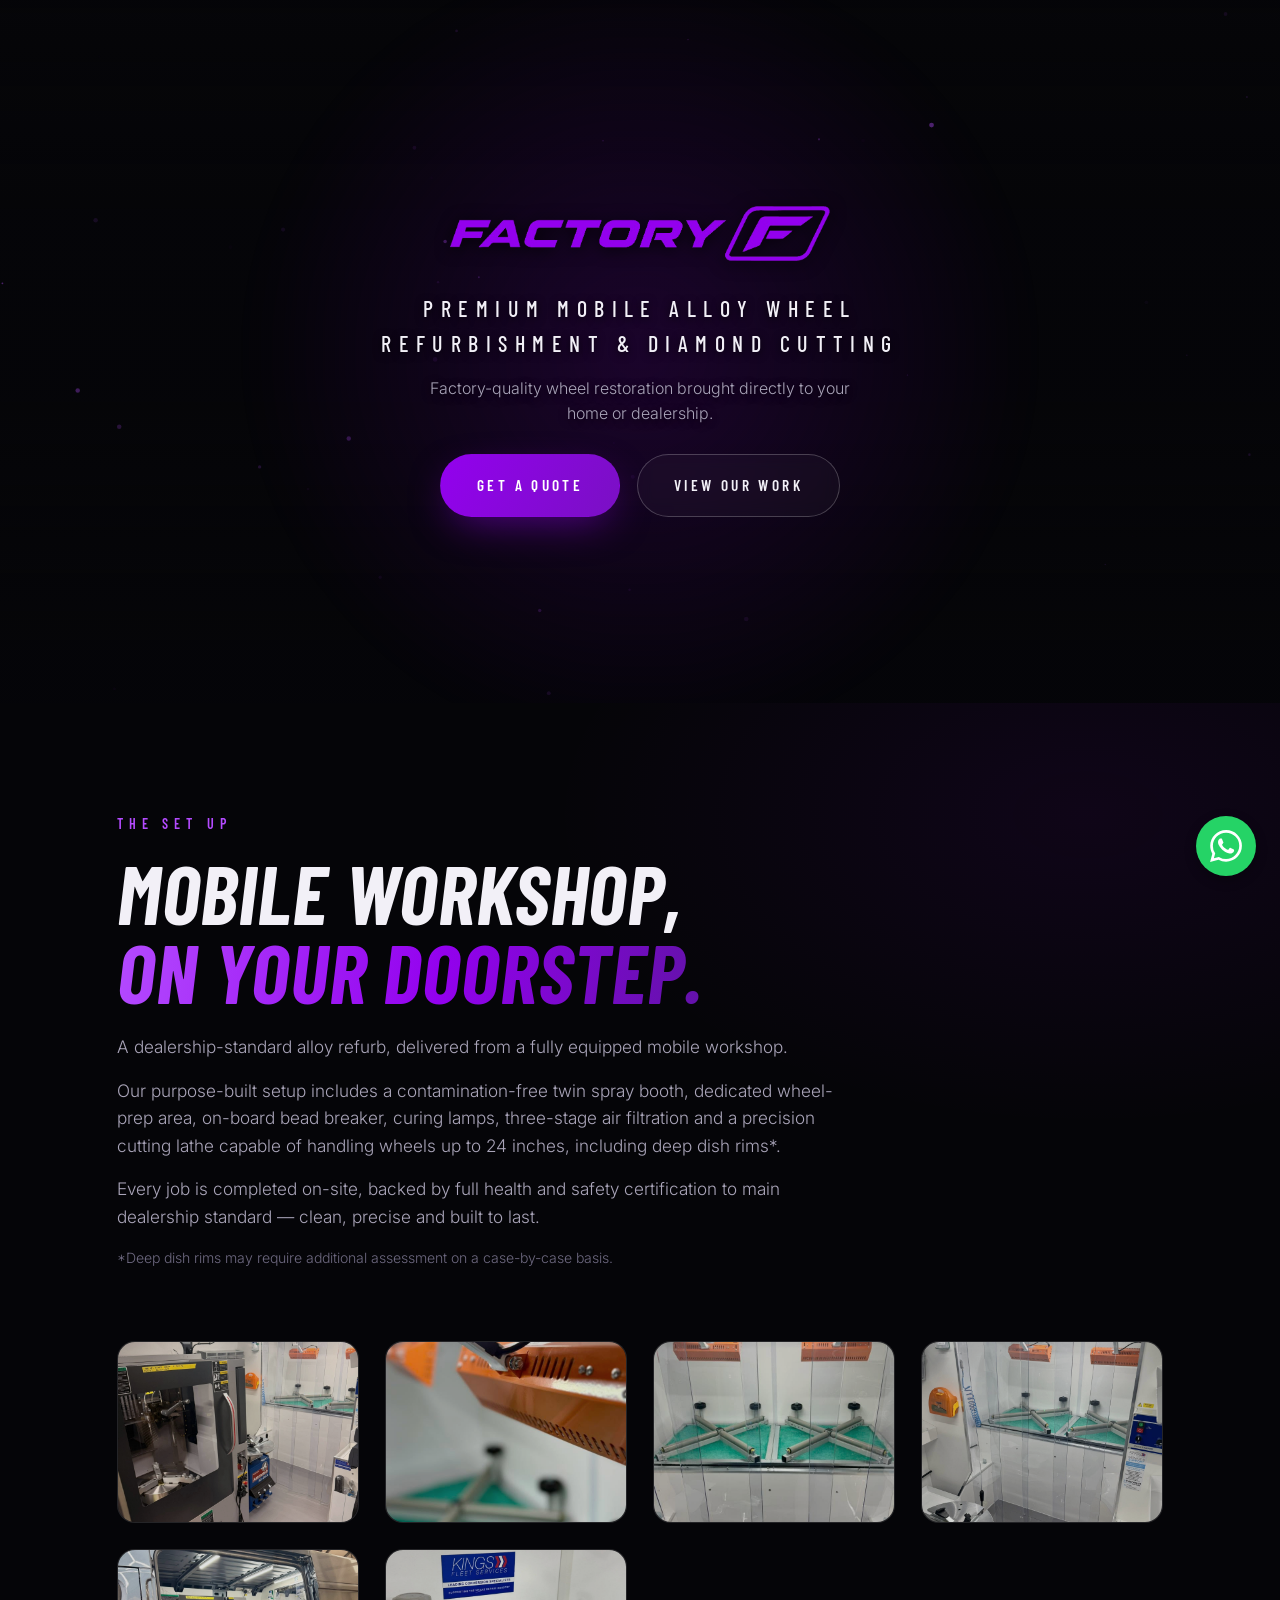
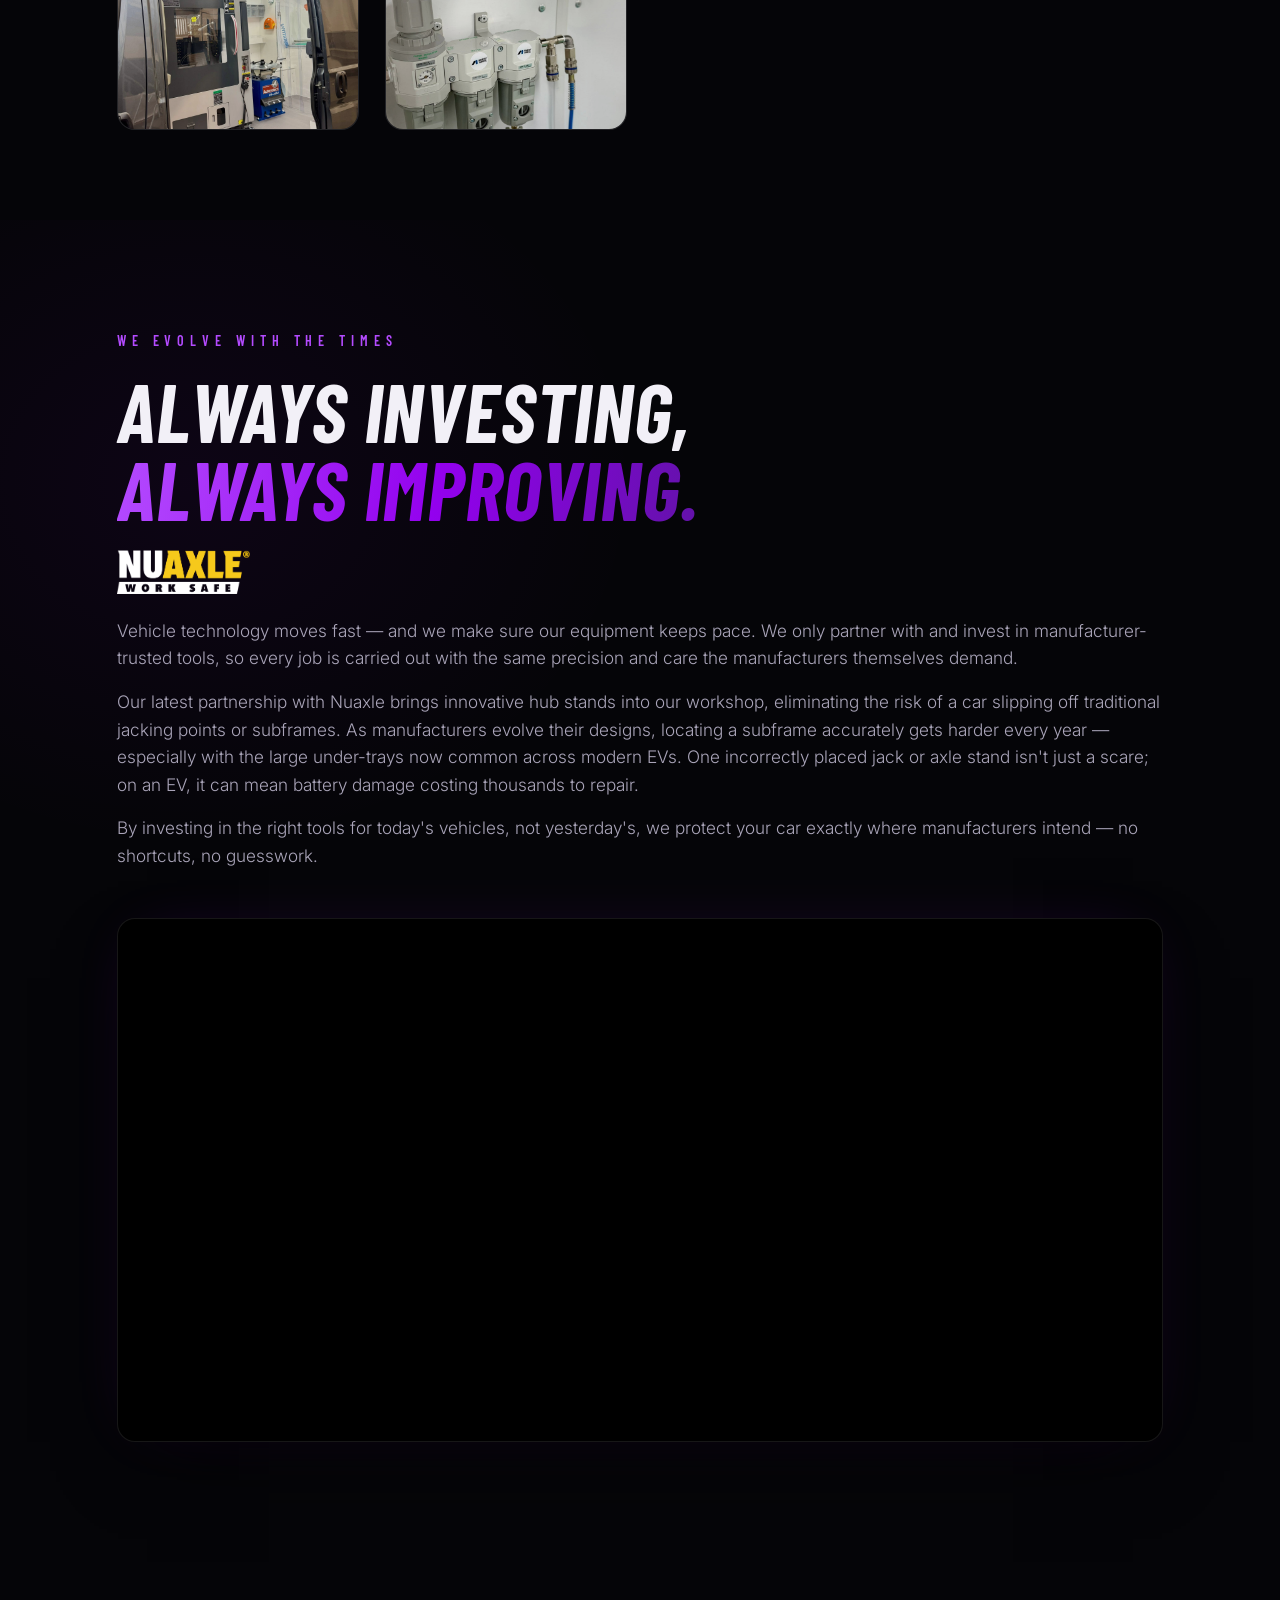
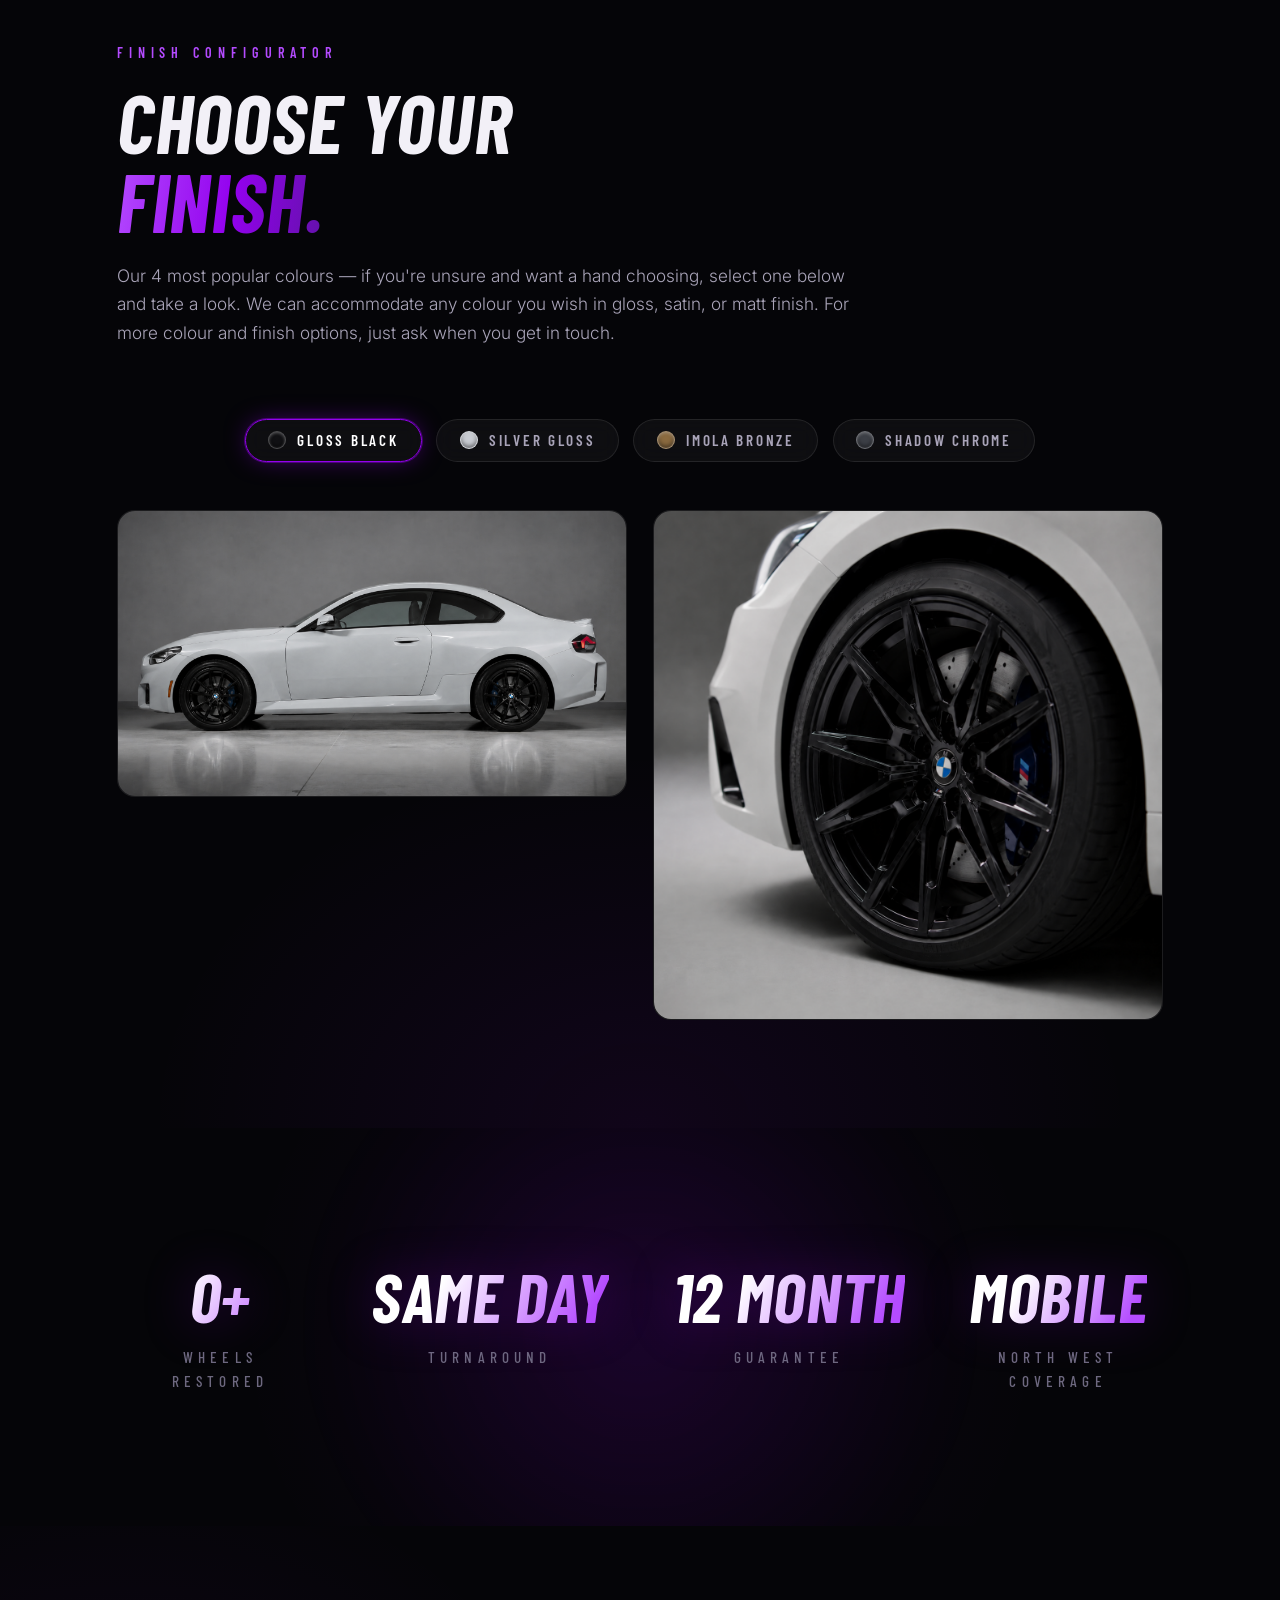
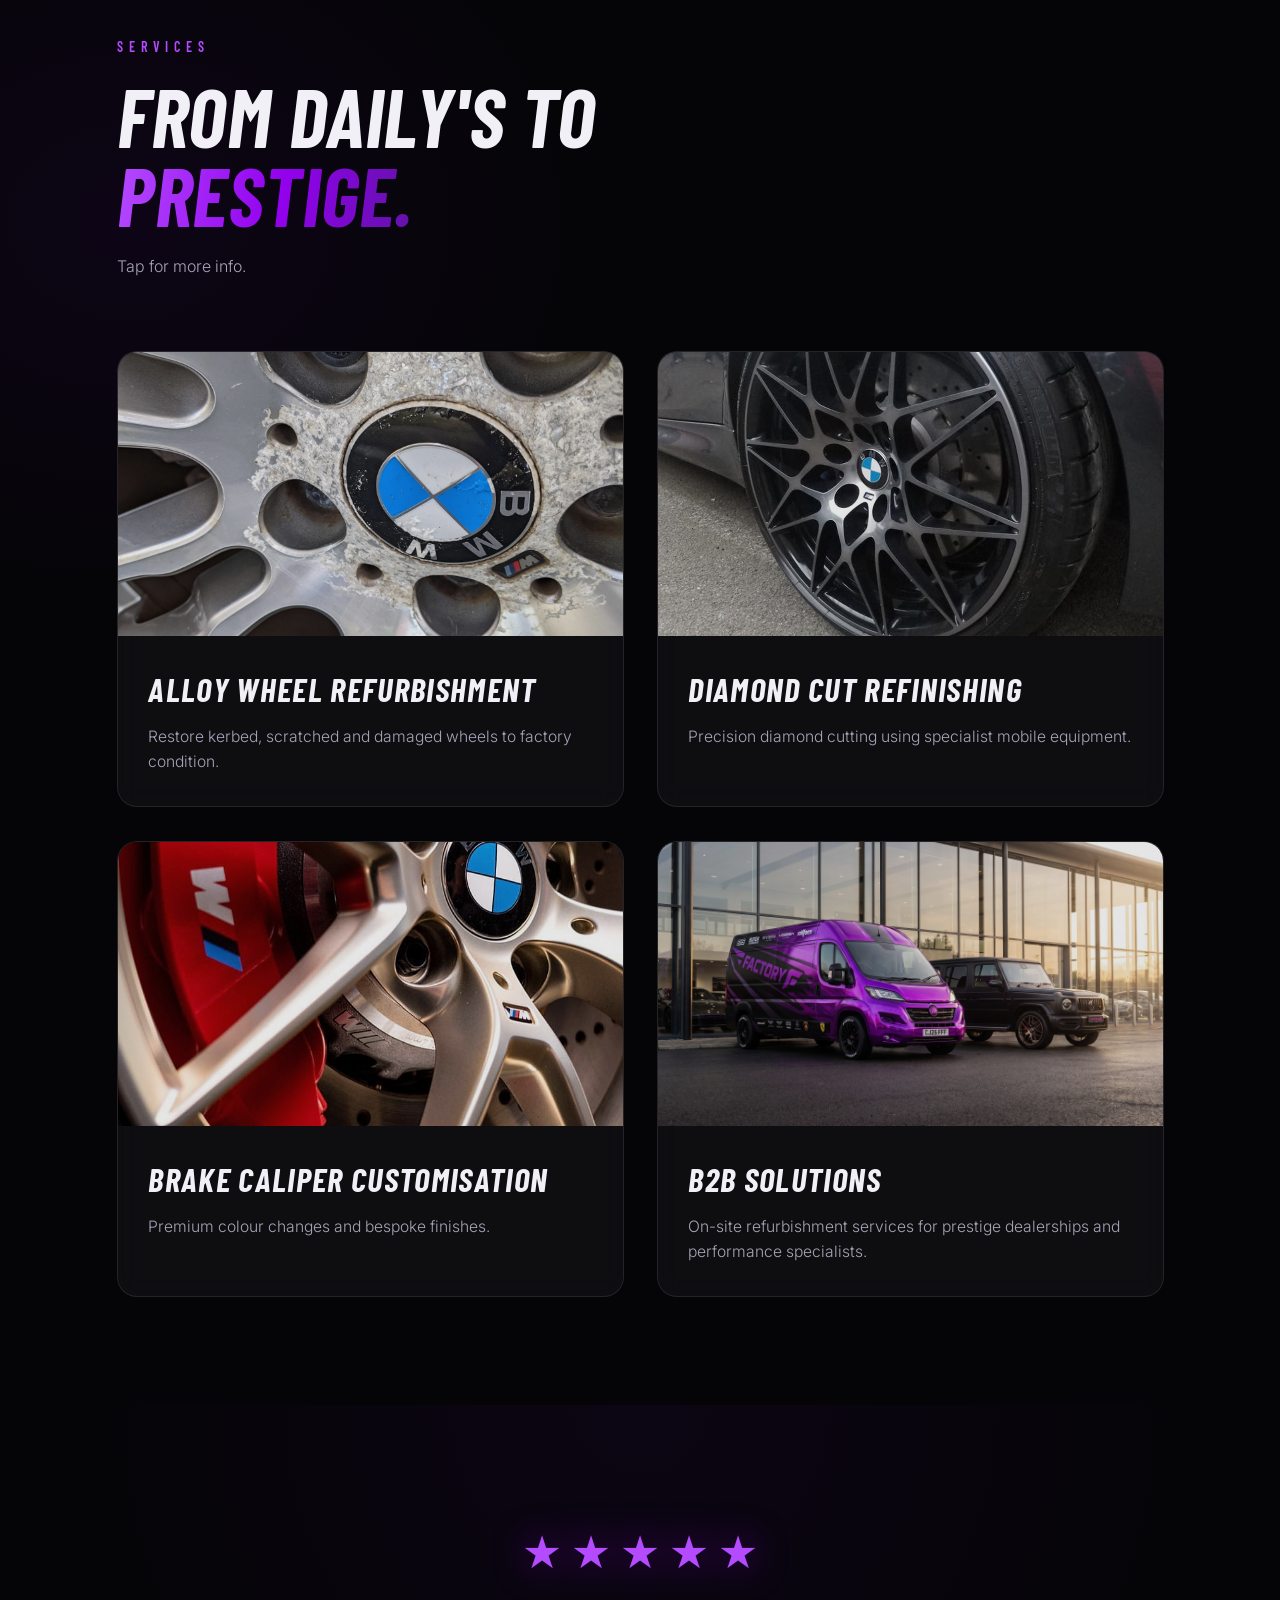
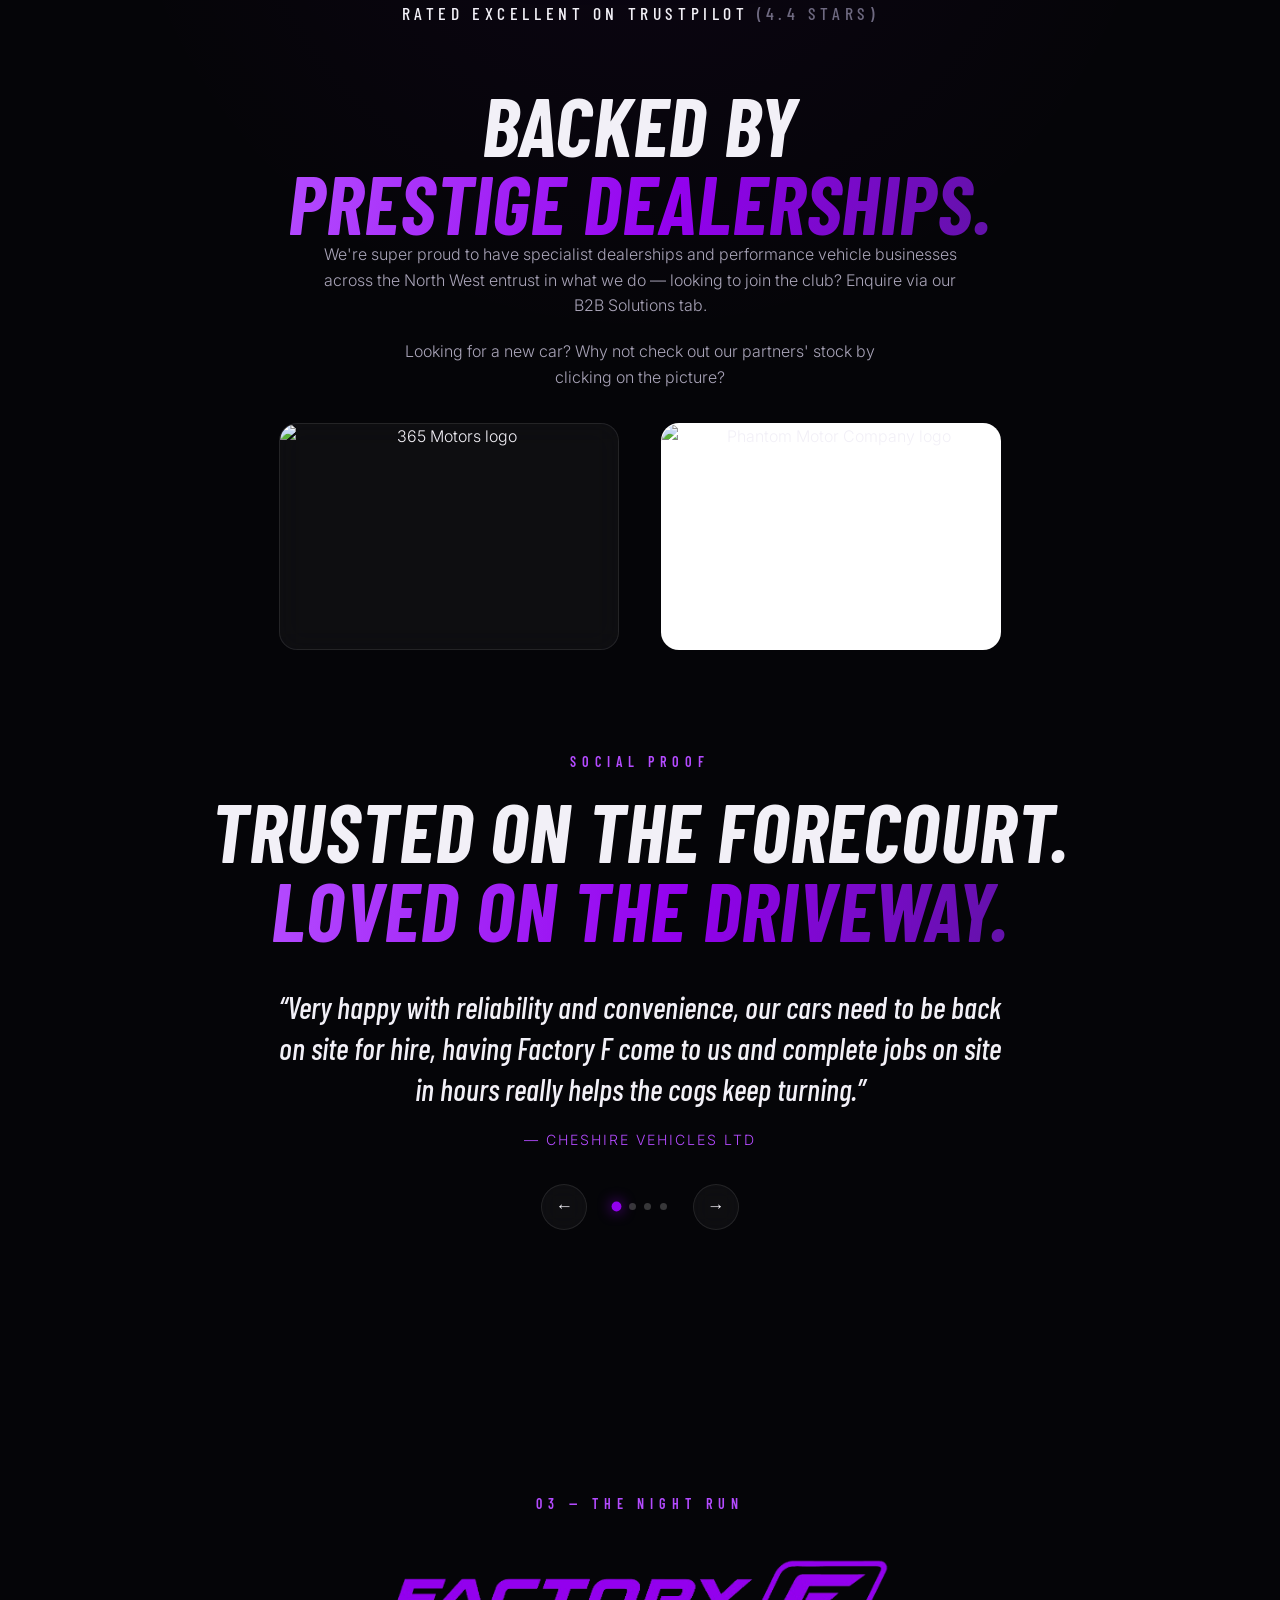
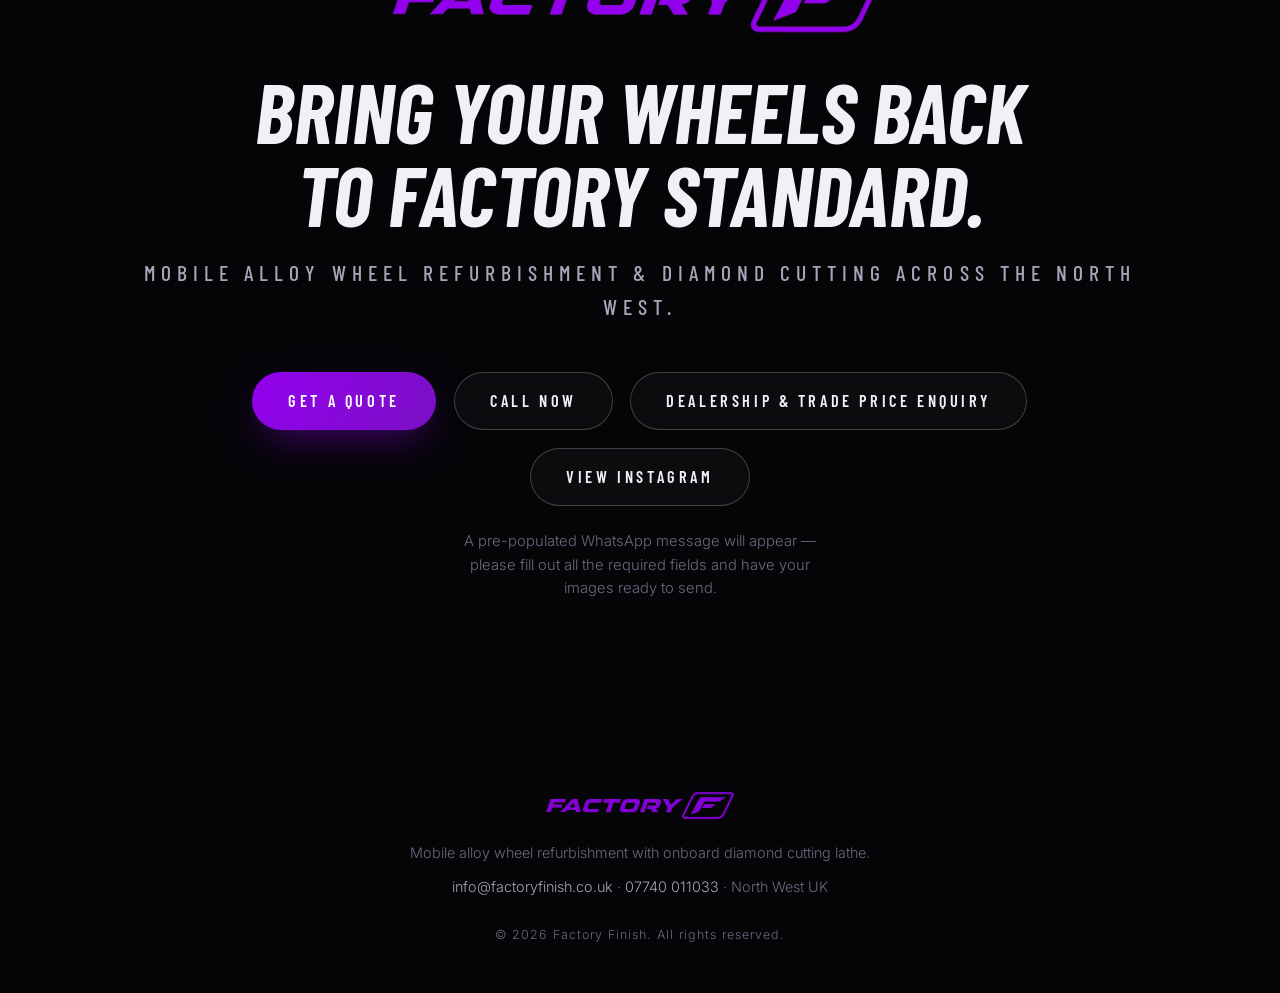
==== index.html @ 1ee378bd "Factory F site - initial commit" ====
<!DOCTYPE html>
<html lang="en-GB">
<head>
<meta charset="UTF-8">
<meta name="viewport" content="width=device-width, initial-scale=1.0, viewport-fit=cover">
<title>Factory Finish — Premium Mobile Alloy Wheel Refurbishment &amp; Diamond Cutting</title>
<meta name="description" content="Factory-quality alloy wheel restoration and diamond cutting brought directly to your home or dealership across the North West UK.">
<meta name="theme-color" content="#050508">
<link rel="icon" type="image/png" href="assets/brand/f-badge.png">
<link rel="preload" as="image" href="assets/brand/factory-finish-logo.jpg">
<link rel="preconnect" href="https://fonts.googleapis.com">
<link rel="preconnect" href="https://fonts.gstatic.com" crossorigin>
<link href="https://fonts.googleapis.com/css2?family=Barlow+Condensed:ital,wght@0,500;0,600;0,700;1,600;1,700&family=Inter:wght@300;400;500;600&display=swap" rel="stylesheet">
<link rel="stylesheet" href="css/style.css?v=13">
</head>
<body>

<!-- ══════════════ LOADER ══════════════ -->
<div class="loader" id="loader" aria-hidden="true">
  <div class="loader__inner">
    <img class="loader__logo" src="assets/brand/factory-finish-logo.jpg" alt="Factory Finish">
    <div class="loader__bar"><span class="loader__bar-fill" id="loaderFill"></span></div>
    <div class="loader__pct" id="loaderPct">0%</div>
  </div>
  <div class="loader__curtain loader__curtain--l"></div>
  <div class="loader__curtain loader__curtain--r"></div>
</div>

<!-- ══════════════ NAV ══════════════ -->
<header class="nav nav--hero-fade" id="nav">
  <a class="nav__logo" href="#top" aria-label="Factory Finish home">
    <img src="assets/brand/factory-finish-logo.jpg" alt="Factory Finish">
  </a>
  <nav class="nav__links" aria-label="Primary">
    <a href="#process">Process</a>
    <a href="#services">Services</a>
    <a href="#configurator">Finishes</a>
    <a href="#trust">Partners</a>
    <a href="#contact">Contact</a>
  </nav>
  <a class="btn btn--nav" href="quote.html">Get a Quote</a>
  <button class="nav__burger" id="burger" aria-label="Open menu" aria-expanded="false">
    <span></span><span></span><span></span>
  </button>
</header>

<!-- Mobile menu -->
<div class="mmenu" id="mmenu" aria-hidden="true">
  <img class="mmenu__logo" src="assets/brand/factory-finish-logo.jpg" alt="Factory Finish">
  <nav class="mmenu__links">
    <a href="#process">Process</a>
    <a href="#services">Services</a>
    <a href="#configurator">Finishes</a>
    <a href="#trust">Partners</a>
    <a href="#contact">Contact</a>
  </nav>
  <a class="btn btn--solid" href="quote.html">Get a Quote</a>
</div>

<main id="smooth-content">

<!-- ══════════════ 1 · HERO ══════════════ -->
<section class="hero" id="top">
  <video autoplay muted loop playsinline class="hero-video">
    <source src="assets/gallery/0705 (1).mp4" type="video/mp4">
  </video>
  <div class="hero__vignette"></div>
  <div class="hero__glow"></div>
  <canvas class="hero__particles" id="particles"></canvas>

  <div class="hero__content">
    <div class="hero__copy">
      <h1 class="hero__brand"><img class="hero__logo" src="assets/brand/factory-finish-logo.jpg" alt="Factory Finish"></h1>
      <p class="hero__sub">Premium Mobile Alloy Wheel Refurbishment &amp; Diamond Cutting</p>
      <p class="hero__support">Factory-quality wheel restoration brought directly to your home or dealership.</p>
    </div>
    <div class="hero__ctas">
      <a class="btn btn--solid" href="quote.html">Get a Quote</a>
      <a class="btn btn--ghost" href="gallery.html">View Our Work</a>
    </div>
  </div>
</section>

<!-- ══════════════ 2 · THE SET UP ══════════════ -->
<section class="setup" id="process">
  <div class="section-inner">
  <header class="section-head">
    <span class="eyebrow reveal">The Set Up</span>
    <h2 class="section-title reveal">Mobile workshop,<br><em>on your doorstep.</em></h2>
    <div class="setup__intro reveal">
      <p>A dealership-standard alloy refurb, delivered from a fully equipped mobile workshop.</p>
      <p>Our purpose-built setup includes a contamination-free twin spray booth, dedicated wheel-prep area, on-board bead breaker, curing lamps, three-stage air filtration and a precision cutting lathe capable of handling wheels up to 24 inches, including deep dish rims*.</p>
      <p>Every job is completed on-site, backed by full health and safety certification to main dealership standard — clean, precise and built to last.</p>
      <p class="setup__note">*Deep dish rims may require additional assessment on a case-by-case basis.</p>
    </div>
  </header>

  <div class="setup__grid" id="setupGrid">
    <button type="button" class="setup__item reveal" data-full="assets/van-setup/fl3.jpg" aria-label="View set up image 1">
      <img src="assets/van-setup/fl3.jpg" alt="Factory Finish mobile workshop set up 1" loading="lazy">
    </button>
    <button type="button" class="setup__item reveal" data-full="assets/van-setup/kf1.jpg" aria-label="View set up image 2">
      <img src="assets/van-setup/kf1.jpg" alt="Factory Finish mobile workshop set up 2" loading="lazy">
    </button>
    <button type="button" class="setup__item reveal" data-full="assets/van-setup/kf2.jpg" aria-label="View set up image 3">
      <img src="assets/van-setup/kf2.jpg" alt="Factory Finish mobile workshop set up 3" loading="lazy">
    </button>
    <button type="button" class="setup__item reveal" data-full="assets/van-setup/kf4.jpg" aria-label="View set up image 4">
      <img src="assets/van-setup/kf4.jpg" alt="Factory Finish mobile workshop set up 4" loading="lazy">
    </button>
    <button type="button" class="setup__item reveal" data-full="assets/van-setup/kf6.jpg" aria-label="View set up image 5">
      <img src="assets/van-setup/kf6.jpg" alt="Factory Finish mobile workshop set up 5" loading="lazy">
    </button>
    <button type="button" class="setup__item reveal" data-full="assets/van-setup/kf7.jpg" aria-label="View set up image 6">
      <img src="assets/van-setup/kf7.jpg" alt="Factory Finish mobile workshop set up 6" loading="lazy">
    </button>
  </div>
  </div>
</section>

<!-- ══════════════ 2B · WE EVOLVE WITH THE TIMES ══════════════ -->
<section class="evolve" id="evolve">
  <div class="section-inner">
    <header class="evolve__head">
      <span class="eyebrow reveal">We Evolve With The Times</span>
      <h2 class="section-title reveal">Always investing,<br><em>always improving.</em></h2>
      <img src="assets/nuaxle-logo.png" alt="Nuaxle" class="partner-logo reveal">
      <div class="evolve__intro reveal">
        <p>Vehicle technology moves fast — and we make sure our equipment keeps pace. We only partner with and invest in manufacturer-trusted tools, so every job is carried out with the same precision and care the manufacturers themselves demand.</p>
        <p>Our latest partnership with Nuaxle brings innovative hub stands into our workshop, eliminating the risk of a car slipping off traditional jacking points or subframes. As manufacturers evolve their designs, locating a subframe accurately gets harder every year — especially with the large under-trays now common across modern EVs. One incorrectly placed jack or axle stand isn't just a scare; on an EV, it can mean battery damage costing thousands to repair.</p>
        <p>By investing in the right tools for today's vehicles, not yesterday's, we protect your car exactly where manufacturers intend — no shortcuts, no guesswork.</p>
      </div>
    </header>

    <div class="evolve__media reveal">
      <video autoplay loop muted playsinline class="evolve-video">
        <source src="assets/nuaxle vid.mp4" type="video/mp4">
      </video>
    </div>
  </div>
</section>

<!-- ══════════════ 3 · FINISH CONFIGURATOR ══════════════ -->
<section class="config" id="configurator">
  <div class="section-inner">
  <header class="section-head">
    <span class="eyebrow reveal">Finish Configurator</span>
    <h2 class="section-title reveal">Choose your<br><em>finish.</em></h2>
    <p class="config__intro reveal">Our 4 most popular colours — if you're unsure and want a hand choosing, select one below and take a look. We can accommodate any colour you wish in gloss, satin, or matt finish. For more colour and finish options, just ask when you get in touch.</p>
  </header>

  <div class="configurator reveal">
    <div class="configurator__swatches" role="tablist" aria-label="Wheel finishes">
      <button type="button" class="configurator__swatch is-active" data-finish="gloss-black" role="tab" aria-selected="true">
        <span class="configurator__chip" style="--chip:#111114"></span>Gloss Black
      </button>
      <button type="button" class="configurator__swatch" data-finish="silver-gloss" role="tab" aria-selected="false">
        <span class="configurator__chip" style="--chip:#c9ccd2"></span>Silver Gloss
      </button>
      <button type="button" class="configurator__swatch" data-finish="imola-bronze" role="tab" aria-selected="false">
        <span class="configurator__chip" style="--chip:#8a6a3f"></span>Imola Bronze
      </button>
      <button type="button" class="configurator__swatch" data-finish="shadow-chrome" role="tab" aria-selected="false">
        <span class="configurator__chip" style="--chip:#3c3f46"></span>Shadow Chrome
      </button>
    </div>

    <div class="configurator__preview" id="configPreview" aria-live="polite">
      <figure class="configurator__figure configurator__figure--wide">
        <img src="assets/colour-config/black-1.png" alt="Gloss Black alloy wheel — full view" loading="lazy">
      </figure>
      <figure class="configurator__figure configurator__figure--close">
        <img src="assets/colour-config/black-2.png" alt="Gloss Black alloy wheel — close-up" loading="lazy">
      </figure>
    </div>
  </div>
  </div>
</section>

<!-- ══════════════ 4 · LIVE STATS ══════════════ -->
<section class="stats" id="stats">
  <div class="stats__glow" aria-hidden="true"></div>
  <div class="section-inner">
  <div class="stats__grid">
    <div class="stat reveal">
      <span class="stat__value"><span class="stat__count" data-count="1000">0</span><span class="stat__suffix">+</span></span>
      <span class="stat__label">Wheels Restored</span>
    </div>
    <div class="stat reveal">
      <span class="stat__value stat__value--word" data-word>Same&nbsp;Day</span>
      <span class="stat__label">Turnaround</span>
    </div>
    <div class="stat reveal">
      <span class="stat__value stat__value--word" data-word>12&nbsp;Month</span>
      <span class="stat__label">Guarantee</span>
    </div>
    <div class="stat reveal">
      <span class="stat__value stat__value--word" data-word>Mobile</span>
      <span class="stat__label">North West Coverage</span>
    </div>
  </div>
  </div>
</section>

<!-- ══════════════ 5 · SERVICES ══════════════ -->
<section class="services" id="services">
  <div class="section-inner">
  <header class="section-head">
    <span class="eyebrow reveal">Services</span>
    <h2 class="section-title reveal">From daily's to<br><em>prestige.</em></h2>
    <p class="services__hint reveal">Tap for more info.</p>
  </header>
  <div class="services__grid">
    <a class="card card--link reveal" href="alloy-wheel-refurb.html" data-tilt>
      <div class="card__media"><img src="assets/alloy-wheel-refurb-corrosion.jpg" alt="Alloy wheel refurbishment in progress" loading="lazy"></div>
      <div class="card__body">
        <h3>Alloy Wheel Refurbishment</h3>
        <p>Restore kerbed, scratched and damaged wheels to factory condition.</p>
      </div>
      <span class="card__sheen" aria-hidden="true"></span>
    </a>
    <a class="card card--link reveal" href="diamond-cut.html" data-tilt>
      <div class="card__media"><img src="assets/cut.jpg" alt="Diamond cut refinishing on the onboard lathe" loading="lazy"></div>
      <div class="card__body">
        <h3>Diamond Cut Refinishing</h3>
        <p>Precision diamond cutting using specialist mobile equipment.</p>
      </div>
      <span class="card__sheen" aria-hidden="true"></span>
    </a>
    <a class="card card--link reveal" href="brake-calipers.html" data-tilt>
      <div class="card__media"><img src="assets/HD-wallpaper-m2-wheel-bmw-brakes-close-up-competition-m-power-rims.jpg" alt="Brake caliper and wheel detail" loading="lazy"></div>
      <div class="card__body">
        <h3>Brake Caliper Customisation</h3>
        <p>Premium colour changes and bespoke finishes.</p>
      </div>
      <span class="card__sheen" aria-hidden="true"></span>
    </a>
    <a class="card card--link reveal" href="dealership-solutions.html" data-tilt>
      <div class="card__media"><img src="assets/scenes/hero-master.jpg" alt="Factory Finish van on-site at a prestige dealership" loading="lazy"></div>
      <div class="card__body">
        <h3>B2B Solutions</h3>
        <p>On-site refurbishment services for prestige dealerships and performance specialists.</p>
      </div>
      <span class="card__sheen" aria-hidden="true"></span>
    </a>
  </div>
  </div>
</section>

<!-- ══════════════ 6 · TRUST & SOCIAL PROOF ══════════════ -->
<section class="trust" id="trust">
  <div class="section-inner">
  <div class="trust__stars reveal" aria-label="Five star rating">
    <span class="star">★</span><span class="star">★</span><span class="star">★</span><span class="star">★</span><span class="star">★</span>
  </div>
  <p class="trust__rating reveal">Rated Excellent on Trustpilot <span>(4.4 Stars)</span></p>

  <h2 class="section-title section-title--center reveal">Backed by<br><em>prestige dealerships.</em></h2>
  <p class="trust__support reveal">We're super proud to have specialist dealerships and performance vehicle businesses across the North West entrust in what we do — looking to join the club? Enquire via our B2B Solutions tab.</p>
  <p class="trust__partners-hint reveal">Looking for a new car? Why not check out our partners' stock by clicking on the picture?</p>

  <div class="trust__logos" id="dealerLogos">
    <a class="partner reveal" href="https://www.365motors.co.uk/" target="_blank" rel="noopener noreferrer" aria-label="365 Motors">
      <img src="assets/dealers/365 new.jpg" alt="365 Motors logo" loading="lazy">
    </a>
    <a class="partner partner--phantom reveal" href="https://www.phantommotorcompany.co.uk/" target="_blank" rel="noopener noreferrer" aria-label="Phantom Motor Company">
      <img src="assets/dealers/phantom new.jpg" alt="Phantom Motor Company logo" loading="lazy">
    </a>
  </div>

  <span class="eyebrow reveal">Social Proof</span>
  <h2 class="section-title section-title--center reveal">Trusted on the forecourt.<br><em>Loved on the driveway.</em></h2>

  <div class="carousel reveal" id="carousel">
    <div class="carousel__track" id="carouselTrack">
      <blockquote class="carousel__slide is-active">
        <p>“Very happy with reliability and convenience, our cars need to be back on site for hire, having Factory F come to us and complete jobs on site in hours really helps the cogs keep turning.”</p>
        <footer>— Cheshire Vehicles Ltd</footer>
      </blockquote>
      <blockquote class="carousel__slide">
        <p>“Cal has been with us from the start. Give him a list and watch him plow through with no compromise in the end result, his work ethic and passion is unmatched, always ready to help even on his unscheduled days.”</p>
        <footer>— Owner, 365 Motors</footer>
      </blockquote>
      <blockquote class="carousel__slide">
        <p>“So happy with Imola Bronze in matt finish. Wasn't sure what colour to go with, but after using the configurator to show me the result, it was an easy choice — and they came out as expected. Highly recommend these guys.”</p>
        <footer>— Private client, Wigan</footer>
      </blockquote>
      <blockquote class="carousel__slide">
        <p>“Our go-to partner for every part-exchange that needs wheels brought back to standard. Faultless every time.”</p>
        <footer>— Used car supermarket, North West</footer>
      </blockquote>
    </div>
    <div class="carousel__nav">
      <button class="carousel__btn" id="prevSlide" aria-label="Previous testimonial">←</button>
      <div class="carousel__dots" id="carouselDots"></div>
      <button class="carousel__btn" id="nextSlide" aria-label="Next testimonial">→</button>
    </div>
  </div>
  </div>
</section>

<!-- ══════════════ 7 · THE NIGHT RUN / FINAL CTA ══════════════ -->
<section class="cta" id="contact">
  <div class="section-inner cta__content">
    <span class="eyebrow reveal">03 — The Night Run</span>
    <img class="cta__logo reveal" src="assets/brand/factory-finish-logo.jpg" alt="Factory Finish">
    <h2 class="cta__title reveal">Bring your wheels back<br>to factory standard.</h2>
    <p class="cta__sub reveal">Mobile Alloy Wheel Refurbishment &amp; Diamond Cutting Across The North West.</p>
    <div class="cta__buttons reveal">
      <a class="btn btn--solid" href="quote.html">Get a Quote</a>
      <a class="btn btn--ghost" href="tel:+447740011033">Call Now</a>
      <a class="btn btn--ghost" href="trade-enquiry.html">Dealership &amp; Trade Price Enquiry</a>
      <a class="btn btn--ghost" href="https://www.instagram.com" target="_blank" rel="noopener">View Instagram</a>
    </div>
    <p class="cta__note reveal">A pre-populated WhatsApp message will appear — please fill out all the required fields and have your images ready to send.</p>
  </div>
</section>

<footer class="footer">
  <img class="footer__logo" src="assets/brand/factory-finish-logo.jpg" alt="Factory Finish">
  <p>Mobile alloy wheel refurbishment with onboard diamond cutting lathe.</p>
  <p><a href="mailto:info@factoryfinish.co.uk">info@factoryfinish.co.uk</a> · <a href="tel:+447740011033">07740 011033</a> · North West UK</p>
  <p class="footer__fine">© 2026 Factory Finish. All rights reserved.</p>
</footer>

</main>

<div class="lightbox" id="lightbox" aria-hidden="true" role="dialog" aria-modal="true" aria-label="Image preview">
  <button type="button" class="lightbox__close" id="lightboxClose" aria-label="Close">×</button>
  <button type="button" class="lightbox__nav lightbox__nav--prev" id="lightboxPrev" aria-label="Previous image" hidden>←</button>
  <button type="button" class="lightbox__nav lightbox__nav--next" id="lightboxNext" aria-label="Next image" hidden>→</button>
  <div class="lightbox__backdrop" id="lightboxBackdrop"></div>
  <figure class="lightbox__figure">
    <img class="lightbox__img" id="lightboxImg" src="" alt="">
  </figure>
</div>

<a href="https://wa.me/447740011033" class="whatsapp-float" target="_blank" rel="noopener noreferrer" aria-label="Chat on WhatsApp">
  <svg viewBox="0 0 24 24" aria-hidden="true" focusable="false"><path d="M17.472 14.382c-.297-.149-1.758-.867-2.03-.967-.273-.099-.471-.148-.67.15-.197.297-.767.966-.94 1.164-.173.199-.347.223-.644.075-.297-.15-1.255-.463-2.39-1.475-.883-.788-1.48-1.761-1.653-2.059-.173-.297-.018-.458.13-.606.134-.133.298-.347.446-.52.149-.174.198-.298.298-.497.099-.198.05-.371-.025-.52-.075-.149-.669-1.612-.916-2.207-.242-.579-.487-.5-.669-.51-.173-.008-.371-.01-.57-.01-.198 0-.52.074-.792.372-.272.297-1.04 1.016-1.04 2.479 0 1.462 1.065 2.875 1.213 3.074.149.198 2.096 3.2 5.077 4.487.709.306 1.262.489 1.694.625.712.227 1.36.195 1.871.118.571-.085 1.758-.719 2.006-1.413.248-.694.248-1.289.173-1.413-.074-.124-.272-.198-.57-.347m-5.421 7.403h-.004a9.87 9.87 0 01-5.031-1.378l-.361-.214-3.741.982.998-3.648-.235-.374a9.86 9.86 0 01-1.51-5.26c.001-5.45 4.436-9.884 9.888-9.884 2.64 0 5.122 1.03 6.988 2.898a9.825 9.825 0 012.893 6.994c-.003 5.45-4.435 9.884-9.884 9.884m8.413-18.297A11.815 11.815 0 0012.05 0C5.495 0 .16 5.335.157 11.892c0 2.096.547 4.142 1.588 5.945L.057 24l6.305-1.654a11.882 11.882 0 005.683 1.448h.005c6.554 0 11.89-5.335 11.893-11.893a11.821 11.821 0 00-3.48-8.413z"/></svg>
</a>

<script src="https://cdn.jsdelivr.net/npm/gsap@3.12.5/dist/gsap.min.js"></script>
<script src="https://cdn.jsdelivr.net/npm/gsap@3.12.5/dist/ScrollTrigger.min.js"></script>
<script src="https://cdn.jsdelivr.net/npm/lenis@1.1.14/dist/lenis.min.js"></script>
<script src="js/lightbox.js?v=2"></script>
<script src="js/configurator.js?v=1"></script>
<script src="js/main.js?v=8"></script>
</body>
</html>
---- css/style.css ----
/* ═══════════════════════════════════════════════════════════════
   FACTORY FINISH — cinematic scroll experience
   Brand purple #9301EE sampled directly from the supplied logo.
   ═══════════════════════════════════════════════════════════════ */

:root {
  --purple: #9301EE;
  --purple-bright: #B44BFF;
  --purple-deep: #3D0663;
  --bg: #050508;
  --bg-2: var(--bg);
  --ink: #F2F0F7;
  --ink-dim: #A9A4B8;
  --ink-faint: #6E6980;
  --glass: rgba(255, 255, 255, 0.04);
  --glass-edge: rgba(255, 255, 255, 0.09);
  --display: "Barlow Condensed", "Arial Narrow", sans-serif;
  --body: "Inter", -apple-system, sans-serif;
  --ease-out: cubic-bezier(0.16, 1, 0.3, 1);
  --nav-h: 72px;
  --section-py: clamp(6rem, 12vh, 10rem);
  --section-py-lg: clamp(6rem, 13vh, 11rem);
  --section-pb: clamp(5rem, 10vh, 9rem);
  --section-head-pb: 4.5rem;
  --section-gutter: max(1.5rem, 6vw);
}

@media (max-width: 768px) {
  :root {
    --section-py: clamp(2.5rem, 6vh, 3.5rem);
    --section-py-lg: clamp(2.5rem, 6vh, 3.5rem);
    --section-pb: clamp(2.5rem, 6vh, 3.5rem);
    --section-head-pb: 2rem;
  }

  .cta__content {
    padding-block: var(--section-py) var(--section-pb);
  }

  .cta {
    min-height: auto;
    place-items: start;
  }

  .trust {
    padding: var(--section-py-lg) 0 clamp(1.25rem, 3.5vh, 1.75rem);
  }

  .trust__rating {
    margin-bottom: 2rem;
  }

  .trust__logos + .eyebrow {
    margin-top: clamp(2rem, 5vh, 2.5rem);
  }

  .carousel {
    margin-top: 1.6rem;
  }

  .carousel__nav {
    margin-top: 1.25rem;
  }

  .footer {
    padding: var(--section-py) var(--section-gutter) 2rem;
  }
}

* { margin: 0; padding: 0; box-sizing: border-box; }

html { scroll-behavior: auto; }
html.lenis, html.lenis body { height: auto; }
.lenis.lenis-smooth { scroll-behavior: auto !important; }

body {
  background: var(--bg);
  color: var(--ink);
  font-family: var(--body);
  font-weight: 300;
  line-height: 1.6;
  overflow-x: hidden;
  -webkit-font-smoothing: antialiased;
}

img { display: block; max-width: 100%; }
a { color: inherit; text-decoration: none; }

::selection { background: var(--purple); color: #fff; }

/* Custom scrollbar */
::-webkit-scrollbar { width: 10px; }
::-webkit-scrollbar-track { background: var(--bg); }
::-webkit-scrollbar-thumb { background: #1d1926; border-radius: 5px; }
::-webkit-scrollbar-thumb:hover { background: var(--purple-deep); }

/* ─────────────────────────── Type helpers ─────────────────────────── */

.eyebrow {
  display: inline-block;
  font-family: var(--display);
  font-weight: 600;
  font-size: clamp(0.8rem, 1.1vw, 0.95rem);
  letter-spacing: 0.42em;
  text-transform: uppercase;
  color: var(--purple-bright);
  margin-bottom: 1.1rem;
}

.section-title {
  font-family: var(--display);
  font-weight: 700;
  font-style: italic;
  text-transform: uppercase;
  font-size: clamp(2.6rem, 6.4vw, 5.2rem);
  line-height: 0.96;
  letter-spacing: 0.01em;
}
.section-title em {
  font-style: italic;
  background: linear-gradient(100deg, var(--purple-bright), var(--purple) 55%, #6212a8);
  -webkit-background-clip: text;
  background-clip: text;
  color: transparent;
}
.section-title--center { text-align: center; }

.section-head {
  padding-bottom: var(--section-head-pb);
}

.section-inner {
  width: 100%;
  max-width: 1200px;
  margin: 0 auto;
  padding-left: var(--section-gutter);
  padding-right: var(--section-gutter);
}

.section-inner > .section-head {
  padding-bottom: var(--section-head-pb);
}

.section-inner .setup__grid,
.section-inner .services__grid,
.section-inner .stats__grid,
.section-inner .configurator {
  max-width: none;
  margin: 0;
  padding: 0;
}

/* Reveal-on-scroll base state (JS animates in) */
.reveal { opacity: 0; transform: translateY(46px); }
.no-js .reveal, .reveal.is-shown, body.is-ready .reveal { opacity: 1; transform: none; }

/* ─────────────────────────── Buttons ─────────────────────────── */

.btn {
  display: inline-flex;
  align-items: center;
  justify-content: center;
  font-family: var(--display);
  font-weight: 600;
  font-size: 1.02rem;
  letter-spacing: 0.22em;
  text-transform: uppercase;
  padding: 0.95rem 2.2rem;
  border-radius: 999px;
  border: 1px solid transparent;
  cursor: pointer;
  position: relative;
  overflow: hidden;
  transition: transform 0.45s var(--ease-out), box-shadow 0.45s var(--ease-out),
              background 0.45s, border-color 0.45s, color 0.45s;
  will-change: transform;
}
.btn--solid {
  background: linear-gradient(120deg, var(--purple) 0%, #7a10c4 100%);
  color: #fff;
  box-shadow: 0 0 0 0 rgba(147, 1, 238, 0.5), 0 14px 40px -12px rgba(147, 1, 238, 0.55);
}
.btn--solid:hover {
  transform: translateY(-2px) scale(1.02);
  box-shadow: 0 0 34px 2px rgba(147, 1, 238, 0.35), 0 18px 50px -12px rgba(147, 1, 238, 0.7);
}
.btn--ghost {
  border-color: rgba(255, 255, 255, 0.22);
  color: var(--ink);
  background: rgba(255, 255, 255, 0.03);
  backdrop-filter: blur(8px);
  -webkit-backdrop-filter: blur(8px);
}
.btn--ghost:hover {
  border-color: var(--purple-bright);
  color: #fff;
  background: rgba(147, 1, 238, 0.12);
  transform: translateY(-2px);
  box-shadow: 0 0 28px -4px rgba(147, 1, 238, 0.45);
}
.btn--nav { padding: 0.55rem 1.5rem; font-size: 0.9rem;
  background: linear-gradient(120deg, var(--purple) 0%, #7a10c4 100%); color: #fff; }
.btn--nav:hover { box-shadow: 0 0 24px -2px rgba(147, 1, 238, 0.6); transform: translateY(-1px); }

/* ─────────────────────────── Loader ─────────────────────────── */

.loader {
  position: fixed; inset: 0; z-index: 1000;
  display: grid; place-items: center;
  background: #000;
}
.loader__inner { position: relative; z-index: 2; display: grid; justify-items: center; gap: 1.6rem; }
.loader__logo {
  width: min(340px, 60vw);
  opacity: 0;
  transform: scale(0.92);
  animation: loaderLogo 1.4s var(--ease-out) 0.15s forwards;
}

.loader__inner::before {
  content: "";
  position: absolute;
  width: 130%; height: 130%;
  left: 50%; top: 40%;
  transform: translate(-50%, -50%);
  background: radial-gradient(50% 50% at 50% 50%, rgba(147, 1, 238, 0.18), transparent 70%);
  filter: blur(28px);
  pointer-events: none;
}
@keyframes loaderLogo { to { opacity: 1; transform: scale(1); } }
.loader__bar {
  width: min(320px, 52vw); height: 2px;
  background: rgba(255, 255, 255, 0.1);
  border-radius: 2px; overflow: hidden;
}
.loader__bar-fill {
  display: block; height: 100%; width: 0%;
  background: linear-gradient(90deg, var(--purple-deep), var(--purple), var(--purple-bright));
  box-shadow: 0 0 16px var(--purple);
  transition: width 0.35s ease-out;
}
.loader__pct {
  font-family: var(--display);
  font-size: 0.85rem; font-weight: 600;
  letter-spacing: 0.5em; color: var(--ink-faint);
}
.loader__curtain {
  position: absolute; top: 0; bottom: 0; width: 50.5%;
  background: #000; z-index: 1;
  transition: transform 1.1s var(--ease-out);
}
.loader__curtain--l { left: 0; }
.loader__curtain--r { right: 0; }
.loader.is-done .loader__curtain--l { transform: translateX(-101%); }
.loader.is-done .loader__curtain--r { transform: translateX(101%); }
.loader.is-done .loader__inner { animation: loaderOut 0.6s ease forwards; }
@keyframes loaderOut { to { opacity: 0; transform: scale(1.06); } }
.loader.is-gone { display: none; }

/* ─────────────────────────── Nav ─────────────────────────── */

.nav {
  position: fixed; top: 0; left: 0; right: 0; z-index: 900;
  height: var(--nav-h);
  display: flex; align-items: center; gap: 2.4rem;
  padding: 0 clamp(1.2rem, 4vw, 3.2rem);
  transition: background 0.5s, border-color 0.5s, backdrop-filter 0.5s, opacity 0.4s ease;
  border-bottom: 1px solid transparent;
}
.nav--hero-fade {
  opacity: 0;
  pointer-events: none;
}
.nav--hero-fade.nav-visible {
  opacity: 1;
  pointer-events: auto;
}
.nav.is-scrolled {
  background: rgba(5, 5, 8, 0.55);
  backdrop-filter: blur(18px) saturate(1.4);
  -webkit-backdrop-filter: blur(18px) saturate(1.4);
  border-bottom-color: rgba(255, 255, 255, 0.06);
}
.nav__logo img {
  height: 24px; width: auto;
}

.nav__links {
  display: flex; gap: 2rem; margin-left: auto;
}
.nav__links a {
  font-family: var(--display);
  font-weight: 500; font-size: 0.98rem;
  letter-spacing: 0.24em; text-transform: uppercase;
  color: var(--ink-dim);
  position: relative;
  transition: color 0.3s;
}
.nav__links a::after {
  content: ""; position: absolute; left: 0; bottom: -6px;
  width: 100%; height: 1px;
  background: var(--purple-bright);
  transform: scaleX(0); transform-origin: right;
  transition: transform 0.45s var(--ease-out);
}
.nav__links a:hover { color: #fff; }
.nav__links a:hover::after { transform: scaleX(1); transform-origin: left; }

.nav__burger {
  display: none;
  flex-direction: column; gap: 5px;
  background: none; border: 0; cursor: pointer;
  padding: 8px; margin-left: auto;
}
.nav__burger span {
  width: 26px; height: 2px; background: var(--ink);
  transition: transform 0.4s var(--ease-out), opacity 0.3s;
}
.nav__burger.is-open span:nth-child(1) { transform: translateY(7px) rotate(45deg); }
.nav__burger.is-open span:nth-child(2) { opacity: 0; }
.nav__burger.is-open span:nth-child(3) { transform: translateY(-7px) rotate(-45deg); }

/* Mobile menu */
.mmenu {
  position: fixed; inset: 0; z-index: 850;
  display: grid; place-content: center; justify-items: center; gap: 2.4rem;
  background: rgba(4, 3, 8, 0.92);
  backdrop-filter: blur(24px);
  -webkit-backdrop-filter: blur(24px);
  opacity: 0; pointer-events: none;
  transition: opacity 0.5s;
}
.mmenu.is-open { opacity: 1; pointer-events: auto; }
.mmenu__logo { width: min(300px, 62vw); }
.mmenu__links { display: grid; gap: 1.1rem; text-align: center; }
.mmenu__links a {
  font-family: var(--display);
  font-size: clamp(1.8rem, 7vw, 2.6rem);
  font-weight: 600; font-style: italic;
  letter-spacing: 0.12em; text-transform: uppercase;
  color: var(--ink-dim);
  opacity: 0; transform: translateY(18px);
  transition: color 0.3s, opacity 0.5s var(--ease-out), transform 0.5s var(--ease-out);
}
.mmenu.is-open .mmenu__links a { opacity: 1; transform: none; }
.mmenu.is-open .mmenu__links a:nth-child(1) { transition-delay: 0.08s; }
.mmenu.is-open .mmenu__links a:nth-child(2) { transition-delay: 0.14s; }
.mmenu.is-open .mmenu__links a:nth-child(3) { transition-delay: 0.20s; }
.mmenu.is-open .mmenu__links a:nth-child(4) { transition-delay: 0.26s; }
.mmenu.is-open .mmenu__links a:nth-child(5) { transition-delay: 0.32s; }
.mmenu__links a:hover { color: var(--purple-bright); }

/* ─────────────────────────── Hero ─────────────────────────── */

.hero {
  position: relative;
  overflow: hidden;
}

.hero-video {
  position: relative;
  z-index: 0;
  width: 100%;
  height: auto;
  aspect-ratio: 1966 / 1080;
  display: block;
  object-fit: contain;
}
/* .hero__media { position: absolute; inset: -6% 0; z-index: 0; }
.hero__media img {
  width: 100%; height: 100%;
  object-fit: cover; object-position: center 62%;
  transform: scale(1.12);
  animation: heroKen 14s var(--ease-out) forwards;
  will-change: transform;
}
@keyframes heroKen { to { transform: scale(1.02); } } */
.hero__vignette {
  position: absolute;
  inset: 0;
  z-index: 1;
  pointer-events: none;
  background:
    linear-gradient(180deg, rgba(5,5,8,0.72) 0%, rgba(5,5,8,0.18) 30%, rgba(5,5,8,0.14) 55%, rgba(5,5,8,0.92) 92%),
    radial-gradient(120% 90% at 50% 30%, transparent 40%, rgba(5,5,8,0.55) 100%);
}
.hero__glow {
  position: absolute;
  z-index: 1;
  width: 70vw;
  height: 70vw;
  max-width: 900px;
  max-height: 900px;
  left: 50%;
  top: 50%;
  transform: translate(-50%, -50%);
  background: radial-gradient(circle, rgba(147, 1, 238, 0.16) 0%, transparent 62%);
  filter: blur(20px);
  pointer-events: none;
}
.hero__particles {
  position: absolute;
  inset: 0;
  z-index: 2;
  width: 100%;
  height: 100%;
  pointer-events: none;
}

.hero__content {
  position: absolute;
  inset: 0;
  z-index: 3;
  display: flex;
  flex-direction: column;
  align-items: center;
  justify-content: center;
  gap: clamp(1rem, 2.5vw, 1.8rem);
  text-align: center;
  padding: calc(var(--nav-h) + 2vh) var(--section-gutter) clamp(3rem, 8vh, 5rem);
  pointer-events: none;
}
.hero__content a,
.hero__ctas {
  pointer-events: auto;
}

.hero__copy {
  width: min(92vw, 640px);
}

.hero__brand { margin: 0; line-height: 0; }
.hero__logo {
  width: clamp(160px, 30vw, 400px);
  margin: 0 auto clamp(0.9rem, 2.2vw, 1.8rem);
  filter: drop-shadow(0 2px 8px rgba(0, 0, 0, 0.8));
}
.hero__sub {
  font-family: var(--display);
  font-weight: 500;
  font-size: clamp(14px, 2vw, 22px);
  letter-spacing: clamp(0.14em, 0.1em + 0.5vw, 0.34em);
  text-transform: uppercase;
  color: var(--ink);
  margin-bottom: clamp(0.5rem, 1.2vw, 0.9rem);
  text-shadow: 0 2px 8px rgba(0, 0, 0, 0.8);
}
.hero__support {
  font-size: clamp(12px, 1.5vw, 16px);
  line-height: 1.55;
  color: var(--ink-dim);
  max-width: 42ch;
  margin: 0 auto;
  text-shadow: 0 2px 8px rgba(0, 0, 0, 0.8);
}
.hero__ctas {
  display: flex;
  gap: clamp(0.7rem, 1.5vw, 1.1rem);
  justify-content: center;
  flex-wrap: wrap;
}

.hero__ctas .btn {
  padding: clamp(10px, 1.5vw, 18px) clamp(20px, 3vw, 36px);
  font-size: clamp(12px, 1.2vw, 16px);
}

/* ─────────────────────────── The Set Up ─────────────────────────── */

.setup {
  position: relative;
  padding: var(--section-py) 0 var(--section-pb);
  background:
    radial-gradient(60% 40% at 85% 10%, rgba(147, 1, 238, 0.07), transparent 70%),
    var(--bg);
}

.setup__intro {
  max-width: 68ch;
  color: var(--ink-dim);
  font-size: clamp(0.98rem, 1.4vw, 1.08rem);
  display: grid;
  gap: 1rem;
  margin-top: 1.4rem;
}

.setup__note {
  font-size: 0.88rem;
  color: var(--ink-faint);
}

.setup__grid {
  display: grid;
  grid-template-columns: repeat(4, 1fr);
  gap: clamp(1rem, 2vw, 1.6rem);
}

.setup__item {
  position: relative;
  display: block;
  width: 100%;
  padding: 0;
  cursor: pointer;
  font: inherit;
  color: inherit;
  text-align: left;
  border-radius: 18px;
  overflow: hidden;
  border: 1px solid var(--glass-edge);
  background: var(--glass);
  aspect-ratio: 4 / 3;
  transition: border-color 0.5s, box-shadow 0.5s, transform 0.45s var(--ease-out);
}

.setup__item img {
  width: 100%;
  height: 100%;
  object-fit: cover;
  transition: transform 1.2s var(--ease-out), filter 1.2s;
  filter: saturate(0.9) brightness(0.9);
}

.setup__item:hover {
  border-color: rgba(147, 1, 238, 0.5);
  box-shadow:
    0 0 0 1px rgba(147, 1, 238, 0.25),
    0 30px 80px -30px rgba(0, 0, 0, 0.9),
    0 0 60px -28px rgba(147, 1, 238, 0.55);
  transform: translateY(-2px);
}

.setup__item:hover img {
  transform: scale(1.06);
  filter: saturate(1.05) brightness(1);
}

@media (max-width: 980px) {
  .setup__grid { grid-template-columns: repeat(2, 1fr); }
}

@media (max-width: 768px) {
  .setup__grid {
    grid-template-columns: repeat(3, 1fr);
    gap: 0.6rem;
  }

  .setup__item {
    aspect-ratio: 1 / 1;
    border-radius: 14px;
  }
}

@media (max-width: 400px) {
  .setup__grid { grid-template-columns: repeat(2, 1fr); }
}

/* ─────────────────────────── We Evolve With The Times ─────────────────────────── */

.evolve {
  position: relative;
  padding: var(--section-py) 0 var(--section-pb);
  background:
    radial-gradient(50% 40% at 15% 20%, rgba(147, 1, 238, 0.06), transparent 70%),
    var(--bg);
}

.evolve__head {
  margin-bottom: clamp(2rem, 4vw, 3rem);
}

.evolve__intro {
  color: var(--ink-dim);
  font-size: clamp(0.98rem, 1.4vw, 1.08rem);
  display: grid;
  gap: 1rem;
  margin-top: 0;
}

.partner-logo {
  height: 44px;
  width: auto;
  display: block;
  margin: 1.4rem 0;
}

.evolve__media {
  margin: 0;
  padding: 0;
}

.evolve-video {
  width: 100%;
  height: auto;
  display: block;
  border-radius: 18px;
  border: 1px solid var(--glass-edge);
  background: #000;
  box-shadow:
    0 30px 80px -30px rgba(0, 0, 0, 0.9),
    0 0 60px -30px rgba(147, 1, 238, 0.3);
}

/* ─────────────────────────── Process (legacy) ─────────────────────────── */

.process {
  position: relative;
  padding: var(--section-py) 0 var(--section-pb);
  background:
    radial-gradient(60% 40% at 85% 10%, rgba(147,1,238,0.07), transparent 70%),
    var(--bg);
}
.process__rail {
  position: absolute;
  left: 50%; top: 16rem; bottom: 6rem;
  width: 1px; transform: translateX(-0.5px);
  background: rgba(255,255,255,0.08);
}
.process__rail-fill {
  display: block; width: 100%; height: 0%;
  background: linear-gradient(180deg, var(--purple-bright), var(--purple));
  box-shadow: 0 0 18px rgba(147,1,238,0.7);
}
.process__steps {
  list-style: none;
  max-width: 1200px; margin: 0 auto;
  padding: 0 6vw;
  display: grid; gap: clamp(4rem, 9vh, 7rem);
}
.process__step {
  display: grid;
  grid-template-columns: 1fr 1fr;
  gap: clamp(2rem, 5vw, 4.5rem);
  align-items: center;
  position: relative;
}
.process__step--rev .process__media { order: 2; }
.process__step--rev .process__body { order: 1; text-align: right; }
.process__num {
  position: absolute;
  top: -2.4rem; left: -1rem;
  font-family: var(--display);
  font-weight: 700; font-style: italic;
  font-size: clamp(5rem, 10vw, 8.5rem);
  line-height: 1;
  color: transparent;
  -webkit-text-stroke: 1px rgba(147, 1, 238, 0.35);
  z-index: 0; pointer-events: none;
}
.process__step--rev .process__num { left: auto; right: -1rem; }
.process__media {
  position: relative; z-index: 1;
  border-radius: 18px;
  overflow: hidden;
  border: 1px solid var(--glass-edge);
  box-shadow: 0 30px 80px -30px rgba(0,0,0,0.9), 0 0 60px -30px rgba(147,1,238,0.4);
  aspect-ratio: 4 / 3;
}
.process__media img {
  width: 100%; height: 100%;
  object-fit: cover;
  transform: scale(1.06);
  transition: transform 1.4s var(--ease-out);
}
.process__step:hover .process__media img { transform: scale(1.0); }
.process__body h3 {
  font-family: var(--display);
  font-weight: 700; font-style: italic; text-transform: uppercase;
  font-size: clamp(2.2rem, 4.4vw, 3.6rem);
  letter-spacing: 0.03em;
  margin-bottom: 0.7rem;
  background: linear-gradient(100deg, #fff 30%, var(--purple-bright));
  -webkit-background-clip: text; background-clip: text; color: transparent;
}
.process__body p { color: var(--ink-dim); font-size: clamp(1rem, 1.6vw, 1.15rem); max-width: 40ch; }
.process__step--rev .process__body p { margin-left: auto; }

/* ─────────────────────────── Stats ─────────────────────────── */

.stats {
  position: relative;
  padding: var(--section-py-lg) 0;
  overflow: hidden;
  background:
    radial-gradient(circle at 50% 50%, rgba(147, 1, 238, 0.06), transparent 60%),
    var(--bg);
}
.stats__glow {
  position: absolute;
  width: 60vw; height: 60vw;
  left: 50%; top: 50%; transform: translate(-50%, -50%);
  background: radial-gradient(circle, rgba(147,1,238,0.1), transparent 60%);
  filter: blur(30px);
  pointer-events: none;
}
.stats__grid {
  position: relative;
  display: grid;
  grid-template-columns: repeat(4, 1fr);
  gap: 2rem;
}
.stat { text-align: center; padding: 1rem; }
.stat__value {
  display: block;
  font-family: var(--display);
  font-weight: 700; font-style: italic;
  font-size: clamp(2.6rem, 5.4vw, 4.6rem);
  line-height: 1;
  letter-spacing: 0.01em;
  background: linear-gradient(120deg, #fff 30%, var(--purple-bright) 90%);
  -webkit-background-clip: text; background-clip: text; color: transparent;
  filter: drop-shadow(0 0 24px rgba(147,1,238,0.25));
  text-transform: uppercase;
}
.stat__label {
  display: block;
  margin-top: 0.9rem;
  font-family: var(--display);
  font-weight: 500; font-size: 0.95rem;
  letter-spacing: 0.34em; text-transform: uppercase;
  color: var(--ink-faint);
}

/* ─────────────────────────── Services ─────────────────────────── */

.services {
  padding: var(--section-py) 0;
  background:
    radial-gradient(50% 35% at 10% 20%, rgba(147,1,238,0.06), transparent 70%),
    var(--bg);
}

.services__hint {
  color: var(--ink-dim);
  font-size: clamp(0.92rem, 1.3vw, 1rem);
  line-height: 1.65;
  margin-top: 1.2rem;
}

.services__grid {
  display: grid;
  grid-template-columns: repeat(2, 1fr);
  gap: clamp(1.4rem, 2.6vw, 2.2rem);
}
.card {
  position: relative;
  border-radius: 20px;
  overflow: hidden;
  background: var(--glass);
  border: 1px solid var(--glass-edge);
  backdrop-filter: blur(14px);
  -webkit-backdrop-filter: blur(14px);
  transform-style: preserve-3d;
  transition: border-color 0.5s, box-shadow 0.5s;
  will-change: transform;
}
.card:hover {
  border-color: rgba(147, 1, 238, 0.5);
  box-shadow: 0 0 0 1px rgba(147,1,238,0.25), 0 34px 90px -30px rgba(0,0,0,0.9), 0 0 70px -28px rgba(147,1,238,0.55);
}
.card__media {
  aspect-ratio: 16 / 9;
  overflow: hidden;
}
.card__media img {
  width: 100%; height: 100%;
  object-fit: cover;
  transition: transform 1.2s var(--ease-out), filter 1.2s;
  filter: saturate(0.9) brightness(0.9);
}
.card:hover .card__media img { transform: scale(1.06); filter: saturate(1.05) brightness(1); }
.card__body { padding: 1.7rem 1.9rem 2rem; }
.card__body h3 {
  font-family: var(--display);
  font-weight: 700; font-style: italic; text-transform: uppercase;
  font-size: clamp(1.5rem, 2.6vw, 2.1rem);
  letter-spacing: 0.04em;
  margin-bottom: 0.5rem;
}
.card__body p { color: var(--ink-dim); font-size: 0.98rem; max-width: 48ch; }
.card__sheen {
  position: absolute; inset: 0;
  pointer-events: none;
  background: radial-gradient(340px circle at var(--mx, 50%) var(--my, 50%), rgba(147,1,238,0.14), transparent 65%);
  opacity: 0;
  transition: opacity 0.5s;
}
.card:hover .card__sheen { opacity: 1; }

.card--link {
  display: block;
  text-decoration: none;
  color: inherit;
  cursor: pointer;
}

/* ─────────────────────────── Configurator ─────────────────────────── */

.config {
  padding: var(--section-py) 0;
  background:
    radial-gradient(55% 45% at 50% 100%, rgba(147, 1, 238, 0.08), transparent 70%),
    var(--bg);
}

.config__intro {
  max-width: 68ch;
  color: var(--ink-dim);
  font-size: clamp(0.98rem, 1.4vw, 1.08rem);
  line-height: 1.65;
  margin-top: 1.4rem;
}

.configurator {
  width: 100%;
}

.configurator__swatches {
  display: flex;
  flex-wrap: wrap;
  gap: 0.9rem;
  justify-content: center;
  margin-bottom: clamp(2rem, 4vw, 3rem);
}

.configurator__swatch {
  display: inline-flex;
  align-items: center;
  gap: 0.7rem;
  font-family: var(--display);
  font-weight: 600;
  font-size: 0.95rem;
  letter-spacing: 0.18em;
  text-transform: uppercase;
  color: var(--ink-dim);
  background: var(--glass);
  border: 1px solid var(--glass-edge);
  border-radius: 999px;
  padding: 0.7rem 1.4rem;
  cursor: pointer;
  backdrop-filter: blur(10px);
  -webkit-backdrop-filter: blur(10px);
  transition: color 0.35s, border-color 0.35s, box-shadow 0.35s, transform 0.35s var(--ease-out);
}

.configurator__swatch:hover {
  transform: translateY(-2px);
  color: #fff;
}

.configurator__swatch.is-active {
  color: #fff;
  border-color: var(--purple);
  box-shadow: 0 0 0 1px rgba(147, 1, 238, 0.4), 0 0 26px -6px rgba(147, 1, 238, 0.6);
}

.configurator__chip {
  width: 18px;
  height: 18px;
  border-radius: 50%;
  background: var(--chip);
  border: 1px solid rgba(255, 255, 255, 0.25);
  box-shadow: inset 0 1px 3px rgba(255, 255, 255, 0.3), inset 0 -2px 4px rgba(0, 0, 0, 0.5);
}

.configurator__preview {
  display: grid;
  grid-template-columns: repeat(2, 1fr);
  gap: clamp(1rem, 2vw, 1.6rem);
  align-items: start;
}

.configurator__figure {
  margin: 0;
  width: 100%;
  border-radius: 18px;
  overflow: hidden;
  border: 1px solid var(--glass-edge);
  background: var(--bg);
  transition: border-color 0.5s, box-shadow 0.5s;
}

.configurator__figure--wide {
  aspect-ratio: 1672 / 941;
}

.configurator__figure--close {
  aspect-ratio: 1 / 1;
}

.configurator__figure:hover {
  border-color: rgba(147, 1, 238, 0.5);
  box-shadow:
    0 0 0 1px rgba(147, 1, 238, 0.25),
    0 30px 80px -30px rgba(0, 0, 0, 0.9),
    0 0 60px -28px rgba(147, 1, 238, 0.55);
}

.configurator__figure img {
  width: 100%;
  height: 100%;
  display: block;
  object-fit: cover;
}

@media (max-width: 600px) {
  .configurator__preview { grid-template-columns: 1fr; }
}

/* ─────────────────────────── Trust ─────────────────────────── */

.trust {
  padding: var(--section-py-lg) 0;
  background:
    radial-gradient(60% 50% at 50% 0%, rgba(147, 1, 238, 0.05), transparent 70%),
    var(--bg);
  text-align: center;
}
.trust__stars {
  display: inline-flex; gap: 0.55rem;
  font-size: clamp(1.7rem, 3.4vw, 2.5rem);
  color: var(--purple-bright);
  filter: drop-shadow(0 0 18px rgba(147,1,238,0.55));
  margin-bottom: 0.8rem;
}
.trust__rating {
  font-family: var(--display);
  font-weight: 500; font-size: 1.1rem;
  letter-spacing: 0.26em; text-transform: uppercase;
  color: var(--ink);
  margin-bottom: 3.6rem;
}
.trust__rating span { color: var(--ink-faint); }

.trust__partners-hint {
  color: var(--ink-dim);
  font-size: clamp(0.92rem, 1.3vw, 1rem);
  line-height: 1.65;
  max-width: 48ch;
  margin: 1.2rem auto 0;
}

.trust__logos {
  display: flex; flex-wrap: wrap;
  gap: clamp(1.4rem, 3.4vw, 2.6rem);
  justify-content: center;
  margin: 2rem auto 2.4rem;
}
.partner {
  /* Shared crop box: 1024×683 (phantom) — shorter natural height at card width vs 365 (1024×768) */
  width: min(340px, 80vw);
  aspect-ratio: 1024 / 683;
  display: block;
  padding: 0;
  border-radius: 18px;
  background: var(--glass);
  border: 1px solid var(--glass-edge);
  backdrop-filter: blur(14px);
  -webkit-backdrop-filter: blur(14px);
  position: relative;
  overflow: hidden;
  cursor: pointer;
  transition: transform 0.55s var(--ease-out), border-color 0.5s, box-shadow 0.5s;
}
.partner::before {
  content: "";
  position: absolute; inset: 0;
  background: radial-gradient(70% 90% at 50% 110%, rgba(147,1,238,0.18), transparent 65%);
  opacity: 0; transition: opacity 0.6s;
}
.partner:hover {
  transform: translateY(-6px) scale(1.02);
  border-color: rgba(147,1,238,0.45);
  box-shadow: 0 26px 60px -24px rgba(0,0,0,0.85), 0 0 60px -26px rgba(147,1,238,0.6);
}
.partner:hover::before { opacity: 1; }
.partner img {
  display: block;
  width: 100%;
  height: 100%;
  object-fit: cover;
  object-position: center;
  transition: filter 0.5s var(--ease-out);
}
.partner:hover img {
  filter: brightness(1.06);
}

.partner--phantom {
  background: #fff;
  backdrop-filter: none;
  -webkit-backdrop-filter: none;
}

.trust__support {
  color: var(--ink-dim);
  max-width: 640px;
  margin: 0 auto;
  font-size: 1rem;
}
.trust__support + .eyebrow,
.trust__logos + .eyebrow {
  margin-top: clamp(3.5rem, 7vh, 4.6rem);
}

/* Testimonial carousel */
.carousel {
  max-width: 760px;
  margin: 2.4rem auto 0;
  position: relative;
}
.carousel__track {
  position: relative;
  height: auto;
  overflow: hidden;
  transition: height 0.45s var(--ease-out);
}
.carousel__slide {
  position: absolute;
  top: 0;
  left: 0;
  right: 0;
  width: 100%;
  display: grid;
  align-content: start;
  gap: 1.2rem;
  padding: 0 1rem;
  opacity: 0;
  transform: translateX(40px) scale(0.98);
  transition: opacity 0.9s var(--ease-out), transform 0.9s var(--ease-out);
  pointer-events: none;
}
.carousel__slide.is-active { opacity: 1; transform: none; pointer-events: auto; }
.carousel__slide.is-exit { opacity: 0; transform: translateX(-40px) scale(0.98); }
.carousel__slide p {
  font-family: var(--display);
  font-weight: 500; font-style: italic;
  font-size: clamp(1.3rem, 2.6vw, 1.9rem);
  line-height: 1.35;
  color: var(--ink);
}
.carousel__slide footer {
  font-family: var(--body);
  font-size: 0.88rem;
  letter-spacing: 0.14em; text-transform: uppercase;
  color: var(--purple-bright);
}
.carousel__nav {
  display: flex; align-items: center; justify-content: center;
  gap: 1.6rem;
  margin-top: 2rem;
}
.carousel__btn {
  width: 46px; height: 46px;
  border-radius: 50%;
  border: 1px solid var(--glass-edge);
  background: var(--glass);
  color: var(--ink);
  font-size: 1.1rem;
  cursor: pointer;
  backdrop-filter: blur(10px);
  -webkit-backdrop-filter: blur(10px);
  transition: border-color 0.35s, box-shadow 0.35s, transform 0.35s;
}
.carousel__btn:hover {
  border-color: var(--purple);
  box-shadow: 0 0 22px -6px rgba(147,1,238,0.7);
  transform: translateY(-2px);
}
.carousel__dots { display: flex; gap: 0.55rem; }
.carousel__dot {
  width: 7px; height: 7px;
  border-radius: 50%;
  border: 0; padding: 0;
  background: rgba(255,255,255,0.2);
  cursor: pointer;
  transition: background 0.4s, transform 0.4s;
}
.carousel__dot.is-active {
  background: var(--purple);
  transform: scale(1.4);
  box-shadow: 0 0 10px rgba(147,1,238,0.8);
}

/* ─────────────────────────── Final CTA ─────────────────────────── */

.cta {
  position: relative;
  min-height: 100svh;
  display: grid; place-items: center;
  overflow: hidden;
  text-align: center;
  background: var(--bg);
}
.cta__content {
  position: relative;
  padding-block: 16vh 14vh;
  width: 100%;
}
.cta__logo {
  width: min(500px, 78vw);
  margin: 1.6rem auto 2.2rem;
}

.cta__title {
  font-family: var(--display);
  font-weight: 700; font-style: italic; text-transform: uppercase;
  font-size: clamp(2.5rem, 6.6vw, 5.4rem);
  line-height: 0.98;
  margin-bottom: 1.2rem;
}
.cta__sub {
  font-family: var(--display);
  font-weight: 500;
  font-size: clamp(1rem, 2vw, 1.35rem);
  letter-spacing: 0.28em; text-transform: uppercase;
  color: var(--ink-dim);
  margin-bottom: 3rem;
}
.cta__buttons {
  display: flex; flex-wrap: wrap;
  gap: 1.1rem;
  justify-content: center;
  max-width: 52rem;
  margin: 0 auto;
}
.cta__note {
  max-width: 40ch;
  margin: 1.5rem auto 0;
  font-size: clamp(0.82rem, 1.15vw, 0.92rem);
  line-height: 1.6;
  color: var(--ink-faint);
}

/* ─────────────────────────── Footer ─────────────────────────── */

.footer {
  padding: 4rem var(--section-gutter) 3rem;
  text-align: center;
  background: var(--bg);
  color: var(--ink-faint);
  font-size: 0.9rem;
  display: grid; gap: 0.7rem; justify-items: center;
}
.footer__logo { width: 190px; opacity: 0.9; margin-bottom: 0.6rem; }
.footer a { color: var(--ink-dim); transition: color 0.3s; }
.footer a:hover { color: var(--purple-bright); }
.footer__fine { margin-top: 1rem; font-size: 0.78rem; letter-spacing: 0.08em; }

/* ─────────────────────────── Gallery page ─────────────────────────── */

.gallery-body { background: var(--bg); }

.gallery-page {
  padding: calc(var(--nav-h) + 3.5rem) 6vw 5rem;
  max-width: 1400px;
  margin: 0 auto;
}

.gallery-page__head {
  max-width: 720px;
  margin-bottom: clamp(2.5rem, 5vw, 4rem);
}

.gallery-page__back {
  margin-bottom: 2rem;
  font-size: 0.88rem;
  padding: 0.75rem 1.6rem;
}

.gallery-page__intro {
  margin-top: 1.4rem;
  color: var(--ink-dim);
  font-size: clamp(0.98rem, 1.4vw, 1.08rem);
  max-width: 52ch;
}

.gallery-grid {
  display: grid;
  grid-template-columns: repeat(3, 1fr);
  gap: clamp(1.2rem, 2.2vw, 1.8rem);
}

.gallery-item {
  position: relative;
  display: block;
  width: 100%;
  padding: 0;
  border: 1px solid var(--glass-edge);
  border-radius: 20px;
  overflow: hidden;
  background: var(--glass);
  cursor: pointer;
  aspect-ratio: 4 / 3;
  transition: border-color 0.5s, box-shadow 0.5s, transform 0.45s var(--ease-out);
}

.gallery-item img {
  width: 100%;
  height: 100%;
  object-fit: cover;
  transition: transform 1.2s var(--ease-out), filter 1.2s;
  filter: saturate(0.9) brightness(0.9);
}

.gallery-item:hover {
  border-color: rgba(147, 1, 238, 0.5);
  box-shadow:
    0 0 0 1px rgba(147, 1, 238, 0.25),
    0 34px 90px -30px rgba(0, 0, 0, 0.9),
    0 0 70px -28px rgba(147, 1, 238, 0.55);
  transform: translateY(-2px);
}

.gallery-item:hover img {
  transform: scale(1.06);
  filter: saturate(1.05) brightness(1);
}

.lightbox {
  position: fixed;
  inset: 0;
  z-index: 2000;
  display: flex;
  align-items: center;
  justify-content: center;
  padding: clamp(1rem, 4vw, 2.5rem);
  opacity: 0;
  visibility: hidden;
  pointer-events: none;
  transition: opacity 0.4s var(--ease-out), visibility 0.4s;
}

.lightbox.is-open {
  opacity: 1;
  visibility: visible;
  pointer-events: auto;
}

.lightbox__backdrop {
  position: absolute;
  inset: 0;
  background: rgba(5, 5, 8, 0.94);
  backdrop-filter: blur(8px);
  -webkit-backdrop-filter: blur(8px);
}

.lightbox__close {
  position: absolute;
  top: clamp(1rem, 3vw, 1.8rem);
  right: clamp(1rem, 3vw, 1.8rem);
  z-index: 2;
  width: 48px;
  height: 48px;
  border: 1px solid rgba(255, 255, 255, 0.12);
  border-radius: 50%;
  background: rgba(255, 255, 255, 0.06);
  color: var(--ink);
  font-size: 1.8rem;
  line-height: 1;
  cursor: pointer;
  transition: border-color 0.3s, color 0.3s, box-shadow 0.3s;
}

.lightbox__close:hover {
  border-color: rgba(147, 1, 238, 0.55);
  color: var(--purple-bright);
  box-shadow: 0 0 24px -6px rgba(147, 1, 238, 0.5);
}

.lightbox__nav {
  position: absolute;
  top: 50%;
  z-index: 2;
  transform: translateY(-50%);
  width: 48px;
  height: 48px;
  border: 1px solid rgba(255, 255, 255, 0.12);
  border-radius: 50%;
  background: rgba(255, 255, 255, 0.06);
  color: var(--ink);
  font-size: 1.4rem;
  line-height: 1;
  cursor: pointer;
  transition: border-color 0.3s, color 0.3s, box-shadow 0.3s;
}

.lightbox__nav:hover {
  border-color: rgba(147, 1, 238, 0.55);
  color: var(--purple-bright);
  box-shadow: 0 0 24px -6px rgba(147, 1, 238, 0.5);
}

.lightbox__nav--prev { left: clamp(0.6rem, 2vw, 1.4rem); }
.lightbox__nav--next { right: clamp(0.6rem, 2vw, 1.4rem); }

.lightbox__nav[hidden] {
  display: none;
}

.lightbox__figure {
  position: relative;
  z-index: 1;
  margin: 0;
  max-width: min(1200px, 96vw);
  max-height: 88vh;
}

.lightbox__img {
  max-width: 100%;
  max-height: 88vh;
  width: auto;
  height: auto;
  margin: 0 auto;
  border-radius: 12px;
  box-shadow: 0 40px 120px -30px rgba(0, 0, 0, 0.85);
}

body.lightbox-open { overflow: hidden; }

/* ─────────────────────────── WhatsApp float ─────────────────────────── */

.whatsapp-float {
  position: fixed;
  bottom: 24px;
  right: 24px;
  width: 60px;
  height: 60px;
  background-color: #25D366;
  border-radius: 50%;
  display: flex;
  align-items: center;
  justify-content: center;
  box-shadow: 0 4px 12px rgba(0, 0, 0, 0.3);
  z-index: 1000;
  transition: transform 0.2s ease;
}
.whatsapp-float:hover {
  transform: scale(1.08);
}
.whatsapp-float svg {
  width: 32px;
  height: 32px;
  fill: white;
}

/* ─────────────────────────── Alloy wheel refurb page ─────────────────────────── */

.refurb-page {
  padding: calc(var(--nav-h) + 3.5rem) 6vw 5rem;
  max-width: 1250px;
  margin: 0 auto;
}

.refurb-page__head {
  max-width: 720px;
  margin-bottom: clamp(2.5rem, 5vw, 4rem);
}

.refurb-page__back {
  margin-bottom: 2rem;
  font-size: 0.88rem;
  padding: 0.75rem 1.6rem;
}

.refurb-page__intro {
  margin-top: 1.4rem;
  color: var(--ink-dim);
  font-size: clamp(0.98rem, 1.4vw, 1.08rem);
  max-width: 52ch;
}

div.refurb-page__intro {
  display: grid;
  gap: 1rem;
  max-width: 68ch;
}

div.refurb-page__intro p {
  margin: 0;
}

.refurb-options {
  display: grid;
  grid-template-columns: repeat(3, 1fr);
  gap: clamp(1.4rem, 2.6vw, 2.2rem);
  align-items: stretch;
}

.refurb-options .card {
  display: flex;
  flex-direction: column;
  height: 100%;
}

.refurb-options .card__body {
  display: flex;
  flex-direction: column;
  flex: 1;
}

.refurb-options .card__body p {
  flex: 1;
}

.refurb-options__btn {
  margin-top: 1.4rem;
}

.refurb-page .gallery-grid {
  max-width: none;
  padding: 0;
  margin-bottom: 2.5rem;
}

.refurb-page .service-page__cta {
  padding: 0;
}

@media (max-width: 980px) {
  .refurb-options { grid-template-columns: repeat(2, 1fr); }
}

@media (max-width: 600px) {
  .refurb-options { grid-template-columns: 1fr; }
  .refurb-page__back { width: 100%; }
}

.service-page__media {
  max-width: 960px;
  margin: 0 auto 2.5rem;
}

.service-page__media img {
  width: 100%;
  height: auto;
  display: block;
  border-radius: 18px;
  border: 1px solid var(--glass-edge);
  box-shadow:
    0 30px 80px -30px rgba(0, 0, 0, 0.9),
    0 0 60px -30px rgba(147, 1, 238, 0.3);
}

.diamond-cut-video {
  max-width: 300px;
  width: 100%;
  height: auto;
  display: block;
  margin: 0 auto;
  border-radius: 18px;
  border: 1px solid var(--glass-edge);
  background: #000;
  box-shadow:
    0 30px 80px -30px rgba(0, 0, 0, 0.9),
    0 0 60px -30px rgba(147, 1, 238, 0.3);
}

.service-page__cta {
  max-width: 960px;
  margin: 0 auto;
}

.diamond-cut-page__inner {
  max-width: 760px;
  margin: 0 auto;
  text-align: center;
}

.diamond-cut-page .refurb-page__head {
  max-width: none;
  margin-left: auto;
  margin-right: auto;
}

.diamond-cut-page .refurb-page__intro {
  margin-left: auto;
  margin-right: auto;
}

.diamond-cut-page .service-page__media,
.diamond-cut-page .service-page__cta {
  max-width: none;
}

/* ─────────────────────────── B2B / dealership page ─────────────────────────── */

.dealership-page.refurb-page {
  max-width: none;
  padding-left: 0;
  padding-right: 0;
}

.dealership-page .refurb-page__head,
.dealership-page .service-page__cta {
  max-width: 1250px;
  margin-left: auto;
  margin-right: auto;
  padding-left: 6vw;
  padding-right: 6vw;
}

.dealership-hero {
  display: grid;
  grid-template-columns: 1fr 1fr;
  min-height: 80vh;
  margin-bottom: clamp(2.5rem, 5vw, 3.5rem);
}

.dealership-hero__media {
  position: relative;
  min-height: 80vh;
  background: var(--bg);
  overflow: hidden;
}

.b2b-hero-video {
  width: 100%;
  height: 100%;
  min-height: 80vh;
  display: block;
  object-fit: cover;
  object-position: center;
}

.dealership-hero__copy {
  align-content: center;
  margin-top: 0;
  max-width: none;
  padding: clamp(2rem, 4vw, 3.5rem) clamp(2rem, 5vw, 4rem);
  background: var(--bg);
}

.dealership-hero__copy p {
  color: var(--ink-dim);
  text-shadow: none;
}

@media (max-width: 900px) {
  .dealership-hero {
    grid-template-columns: 1fr;
    min-height: auto;
  }

  .dealership-hero__media {
    min-height: 50vh;
  }

  .b2b-hero-video {
    min-height: 50vh;
  }

  .dealership-hero__copy {
    padding: clamp(1.5rem, 4vw, 2.5rem) 6vw;
  }
}

@media (max-width: 980px) {
  .gallery-grid { grid-template-columns: repeat(2, 1fr); }
}

@media (max-width: 600px) {
  .gallery-grid { grid-template-columns: 1fr; }
  .gallery-page__back { width: 100%; }
}

/* ─────────────────────────── Responsive ─────────────────────────── */

@media (max-width: 980px) {
  .stats__grid { grid-template-columns: repeat(2, 1fr); gap: 3rem 1rem; }
  .services__grid { grid-template-columns: 1fr; }
  .process__rail { left: 8px; }
}

@media (max-width: 820px) {
  .nav__links, .btn--nav { display: none; }
  .nav__burger { display: flex; }
  .process__step { grid-template-columns: 1fr; gap: 1.6rem; }
  .process__step--rev .process__media { order: 0; }
  .process__step--rev .process__body { order: 1; text-align: left; }
  .process__step--rev .process__body p { margin-left: 0; }
  .process__num { left: -0.4rem; top: -3rem; }
  .process__step--rev .process__num { right: auto; left: -0.4rem; }
  .hero__title { font-size: clamp(4rem, 17vw, 7rem); }
  .partner { width: min(300px, 86vw); }
}

@media (max-width: 480px) {
  .hero__ctas .btn, .cta__buttons .btn { width: 100%; }
  .stats__grid { grid-template-columns: 1fr 1fr; }
}

/* ─────────────────────────── Quote form page ─────────────────────────── */

.quote-page .refurb-page__head {
  max-width: 720px;
}

.quote-form {
  max-width: 720px;
}

.quote-form__grid {
  display: grid;
  grid-template-columns: repeat(2, 1fr);
  gap: clamp(1.2rem, 2.4vw, 1.6rem);
}

.quote-form__field {
  display: grid;
  gap: 0.55rem;
}

.quote-form__field--full {
  grid-column: 1 / -1;
}

.quote-form__field label {
  font-family: var(--display);
  font-weight: 600;
  font-size: 0.92rem;
  letter-spacing: 0.14em;
  text-transform: uppercase;
  color: var(--ink-dim);
}

.quote-form__req {
  color: var(--purple-bright);
}

.quote-form__field input,
.quote-form__field select,
.quote-form__field textarea {
  width: 100%;
  font: inherit;
  font-size: 1rem;
  color: var(--ink);
  background: rgba(255, 255, 255, 0.04);
  border: 1px solid var(--glass-edge);
  border-radius: 14px;
  padding: 0.9rem 1.1rem;
  transition: border-color 0.35s, box-shadow 0.35s, background 0.35s;
}

.quote-form__field input::placeholder,
.quote-form__field textarea::placeholder {
  color: var(--ink-faint);
}

.quote-form__field select {
  appearance: none;
  background-image:
    linear-gradient(45deg, transparent 50%, var(--ink-dim) 50%),
    linear-gradient(135deg, var(--ink-dim) 50%, transparent 50%);
  background-position:
    calc(100% - 18px) calc(50% + 2px),
    calc(100% - 12px) calc(50% + 2px);
  background-size: 6px 6px, 6px 6px;
  background-repeat: no-repeat;
  padding-right: 2.4rem;
}

.quote-form__field textarea {
  resize: vertical;
  min-height: 7rem;
}

.quote-form__field input:focus,
.quote-form__field select:focus,
.quote-form__field textarea:focus {
  outline: none;
  border-color: rgba(147, 1, 238, 0.55);
  box-shadow: 0 0 0 3px rgba(147, 1, 238, 0.18);
  background: rgba(255, 255, 255, 0.06);
}

.quote-form__note {
  margin: 1.6rem 0 1.4rem;
  color: var(--ink-faint);
  font-size: 0.9rem;
  line-height: 1.6;
  max-width: 52ch;
}

.quote-form__submit {
  min-width: min(100%, 22rem);
}

.quote-form__submit:disabled {
  opacity: 0.7;
  cursor: wait;
}

.form-confirm {
  max-width: 720px;
  padding: clamp(2.5rem, 6vw, 3.5rem);
  text-align: center;
  border-radius: 22px;
  border: 1px solid var(--glass-edge);
  background:
    radial-gradient(70% 80% at 50% 0%, rgba(147, 1, 238, 0.12), transparent 70%),
    var(--glass);
  backdrop-filter: blur(14px);
  -webkit-backdrop-filter: blur(14px);
}

.form-confirm__icon {
  display: grid;
  place-items: center;
  width: 4.5rem;
  height: 4.5rem;
  margin: 0 auto 1.6rem;
  border-radius: 50%;
  font-family: var(--display);
  font-size: 2rem;
  font-weight: 700;
  color: #fff;
  background: linear-gradient(135deg, var(--purple-bright), var(--purple));
  box-shadow: 0 0 40px -8px rgba(147, 1, 238, 0.75);
}

.form-confirm__title {
  font-family: var(--display);
  font-weight: 700;
  font-style: italic;
  text-transform: uppercase;
  font-size: clamp(1.6rem, 4vw, 2.2rem);
  line-height: 1.1;
  letter-spacing: 0.02em;
  margin-bottom: 0.9rem;
}

.form-confirm__lead {
  color: var(--ink-dim);
  font-size: clamp(1rem, 1.5vw, 1.08rem);
  line-height: 1.65;
  max-width: 42ch;
  margin: 0 auto 1.6rem;
}

.form-confirm__hint {
  color: var(--ink-faint);
  font-size: 0.9rem;
  line-height: 1.6;
  max-width: 38ch;
  margin: 0 auto 1.4rem;
}

.form-confirm__whatsapp {
  margin-top: 0.4rem;
}

@media (max-width: 640px) {
  .quote-form__grid { grid-template-columns: 1fr; }
  .quote-form__submit { width: 100%; }
}

/* ─────────────────────────── Reduced motion ─────────────────────────── */

@media (prefers-reduced-motion: reduce) {
  *, *::before, *::after {
    animation-duration: 0.01ms !important;
    animation-iteration-count: 1 !important;
    transition-duration: 0.01ms !important;
  }
  .reveal { opacity: 1; transform: none; }
}
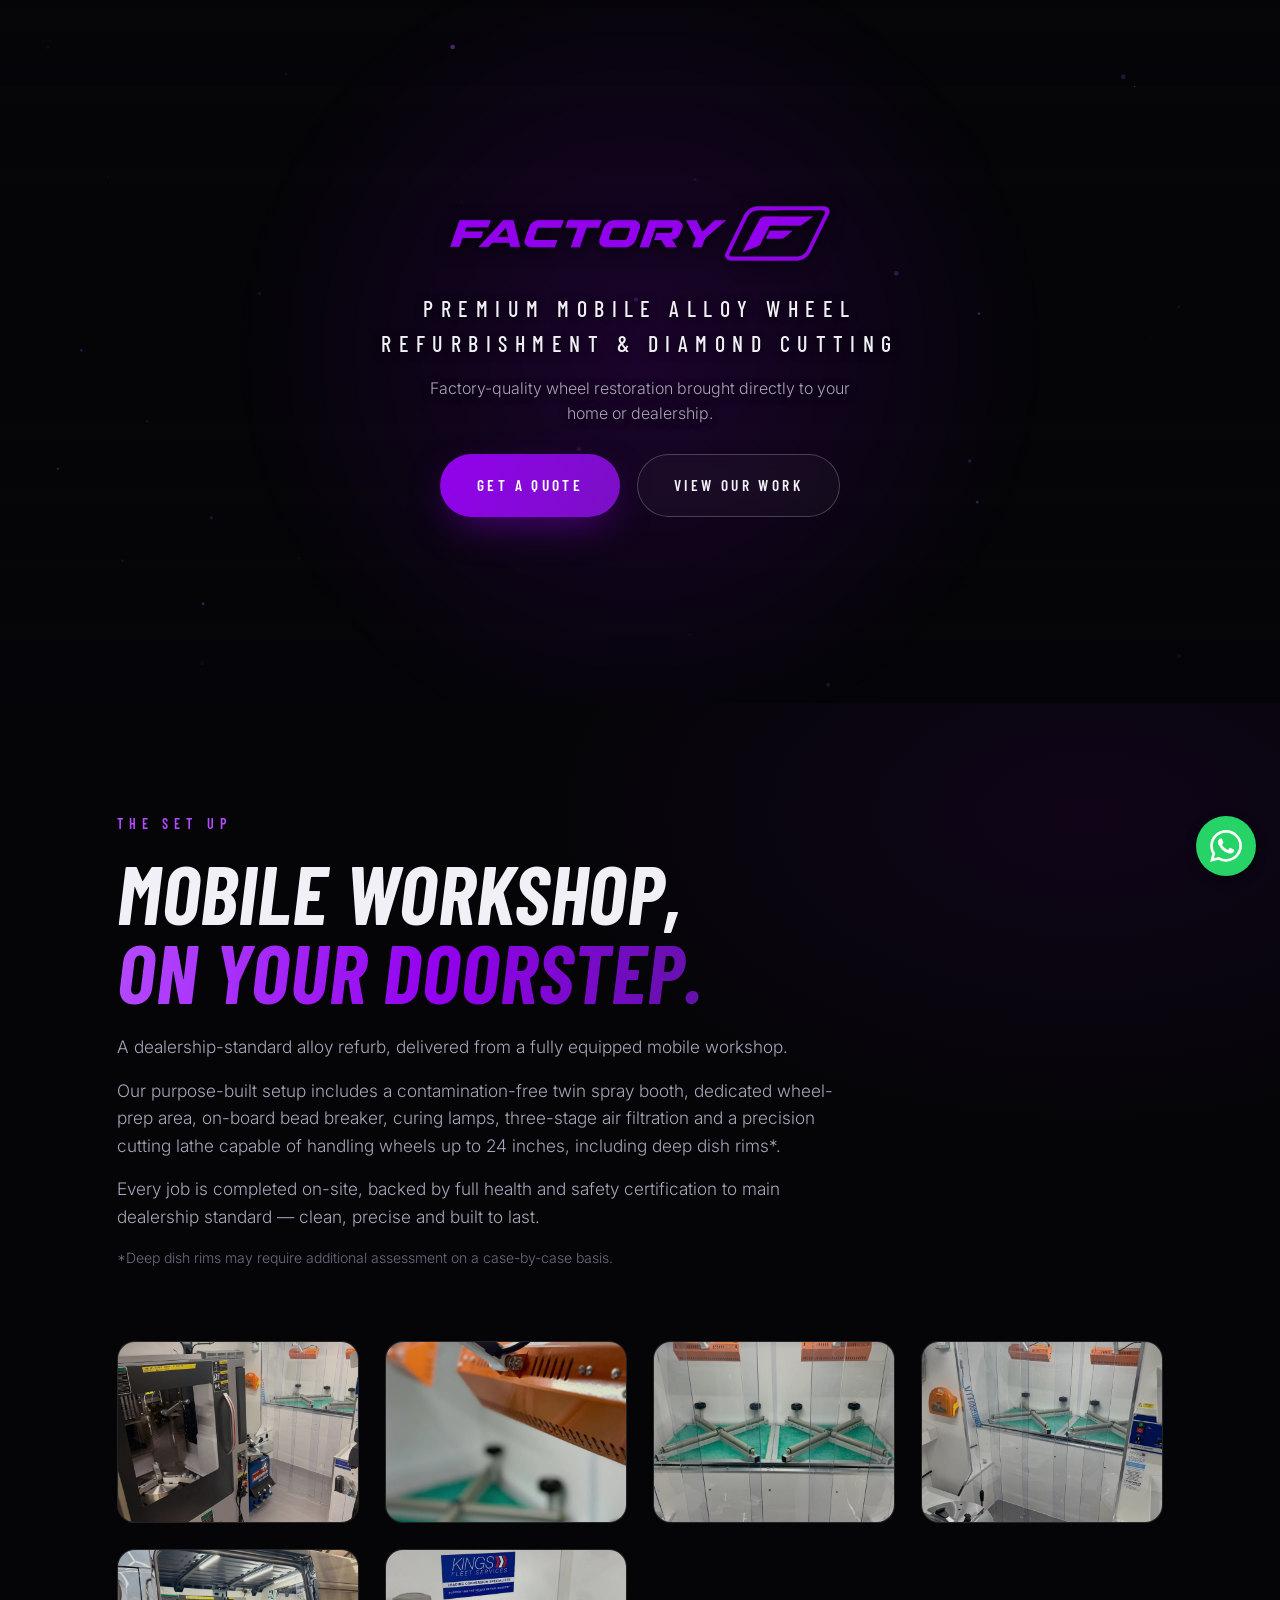
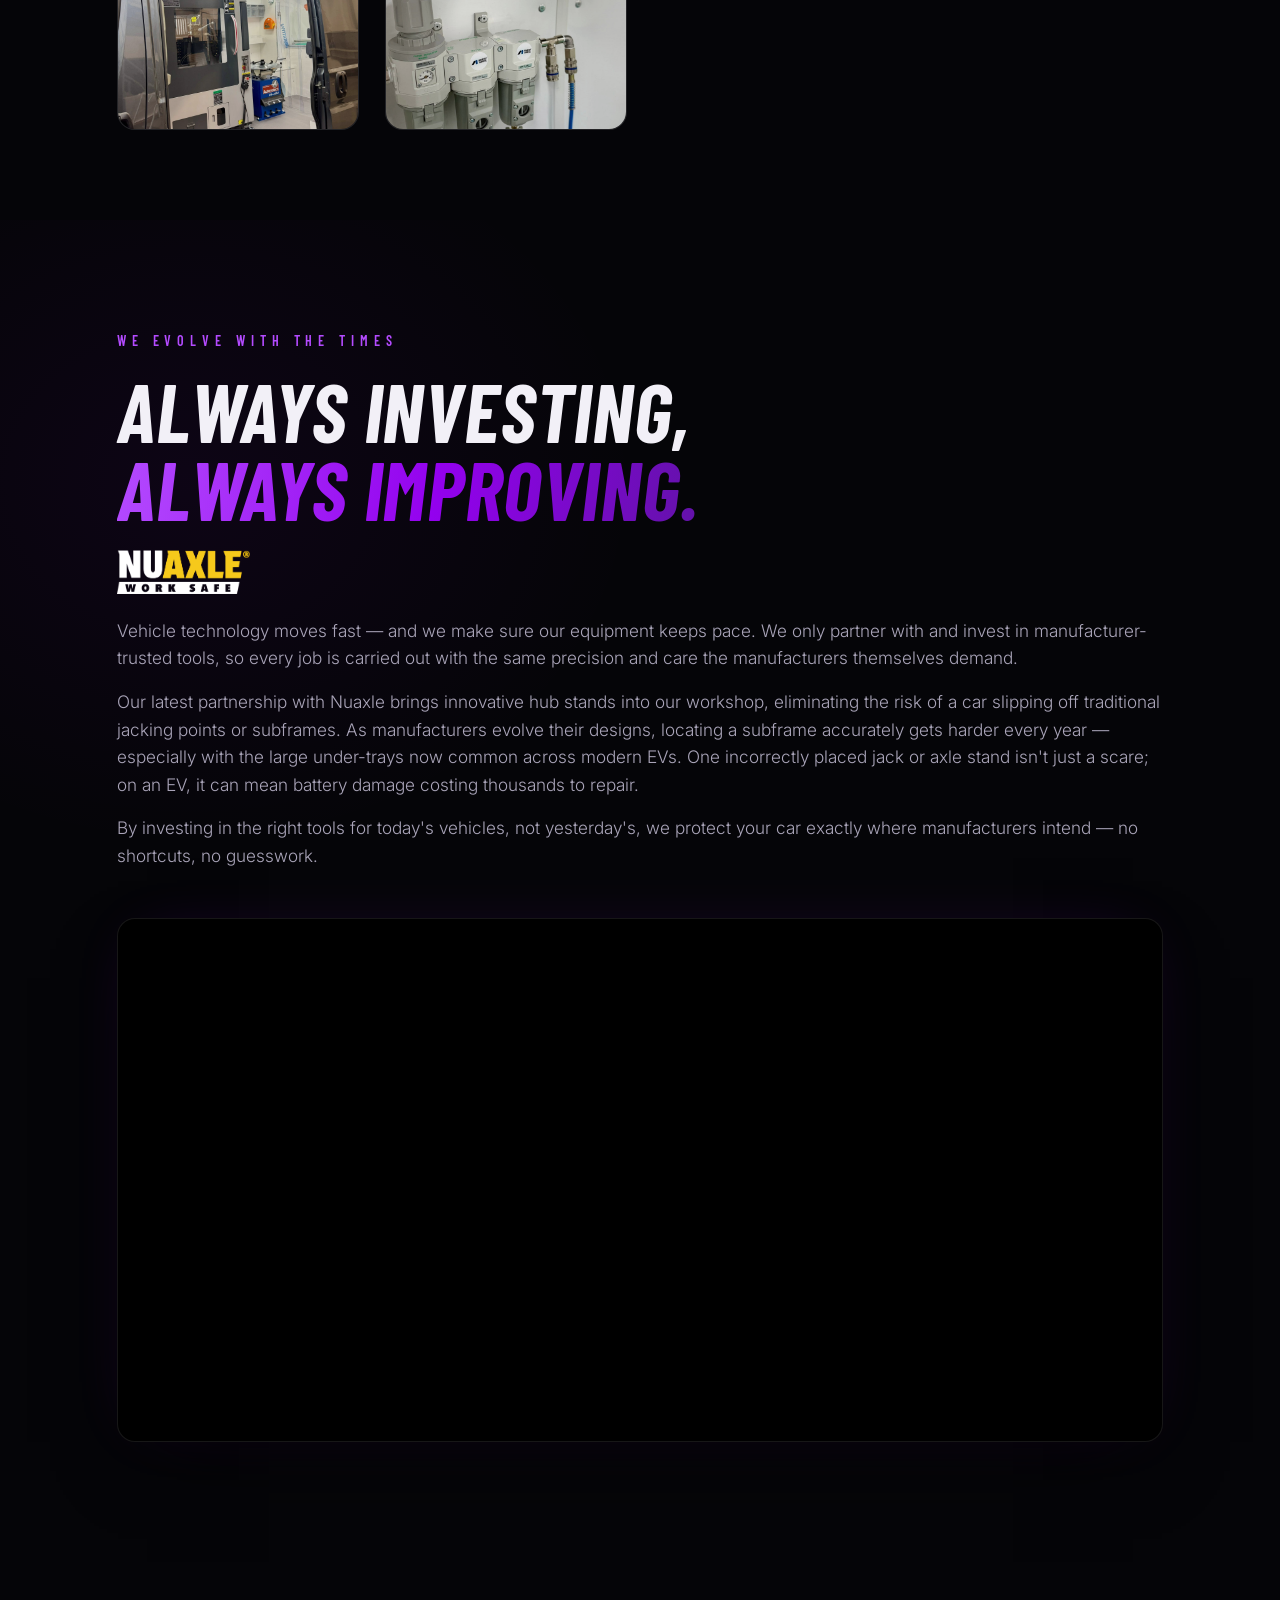
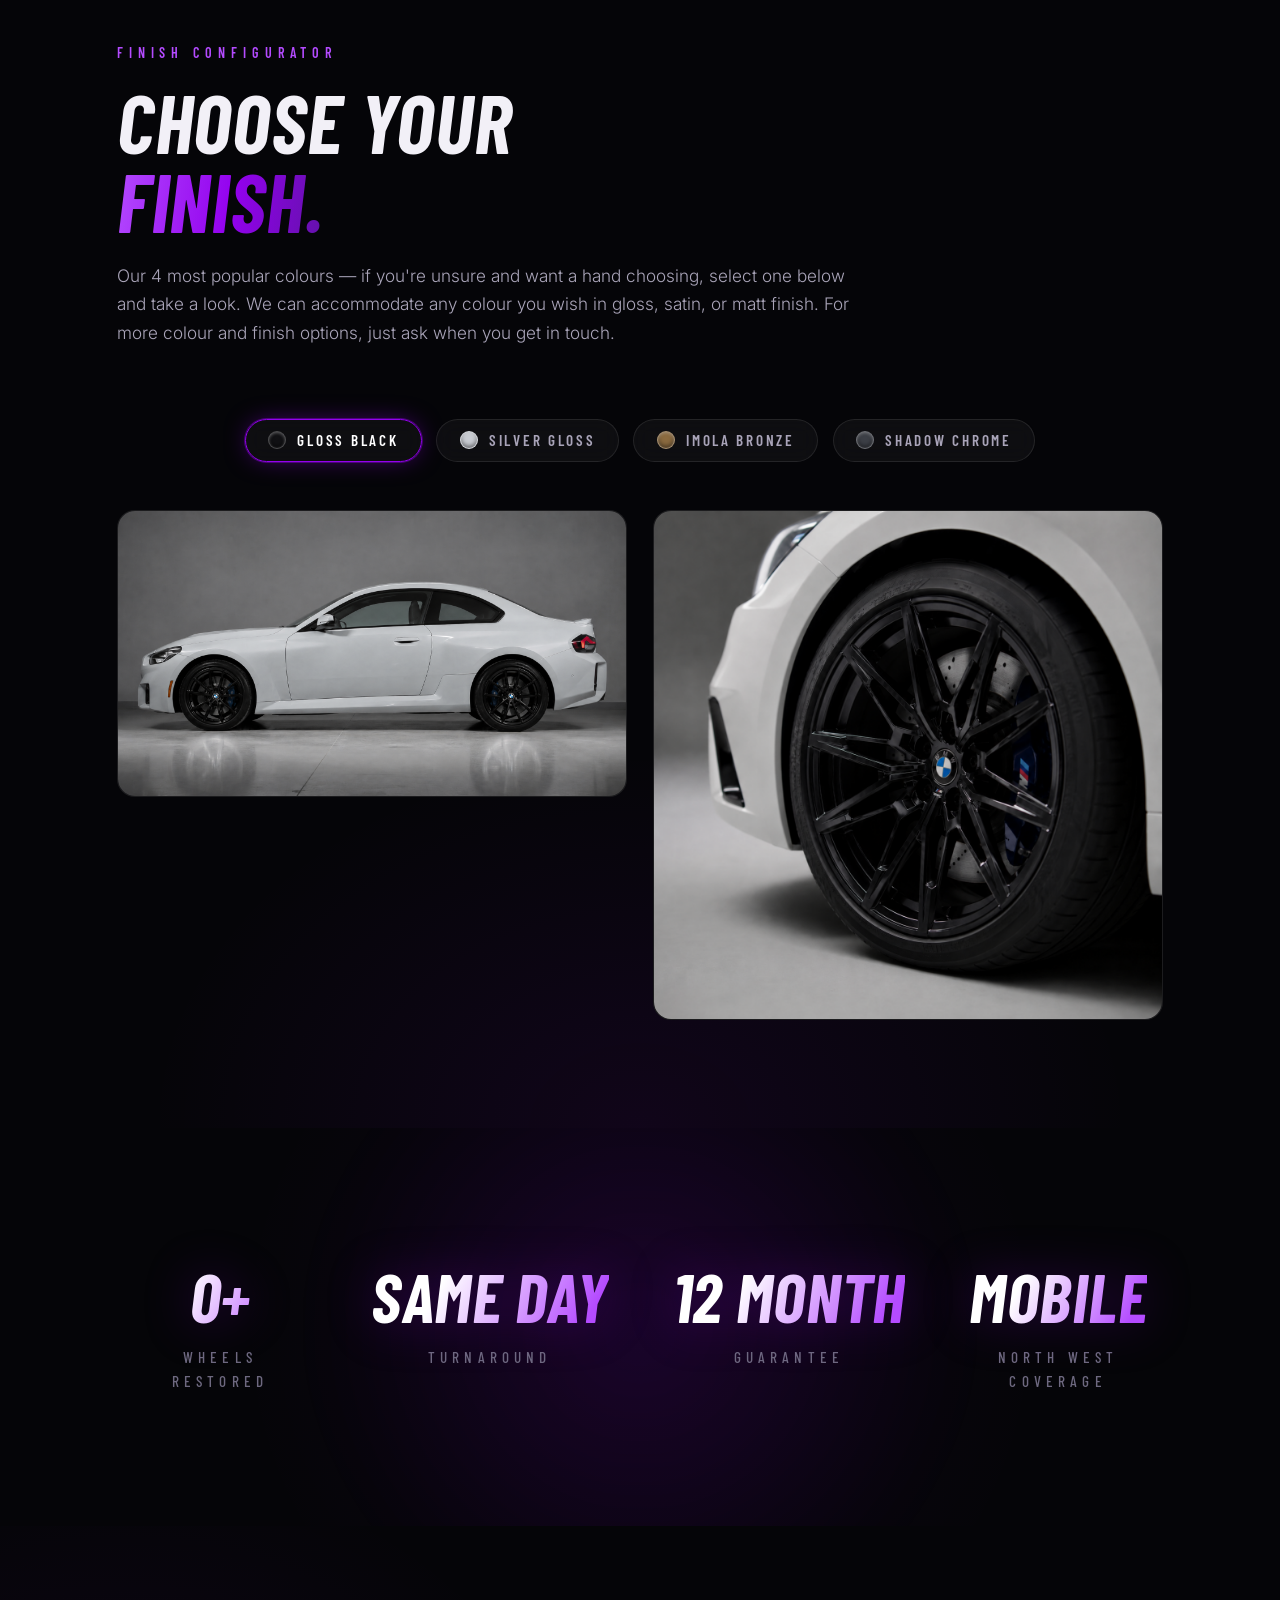
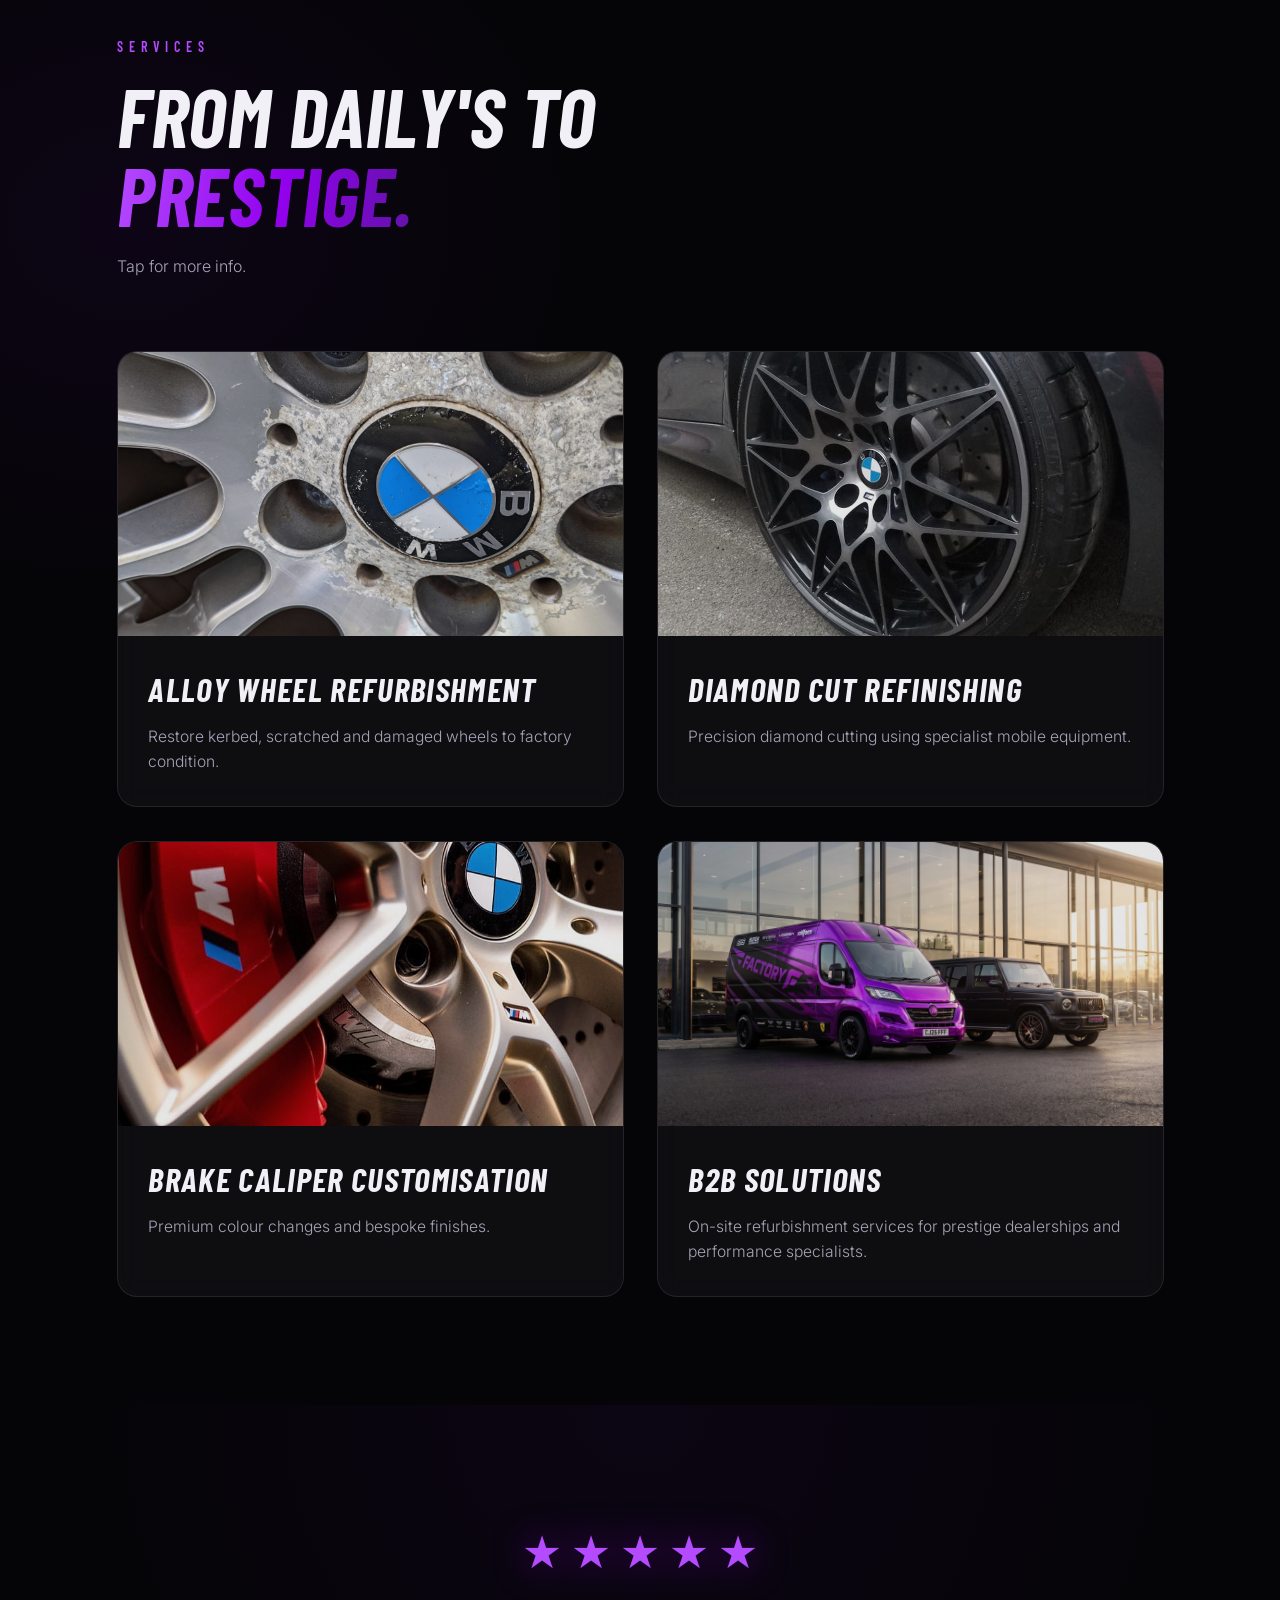
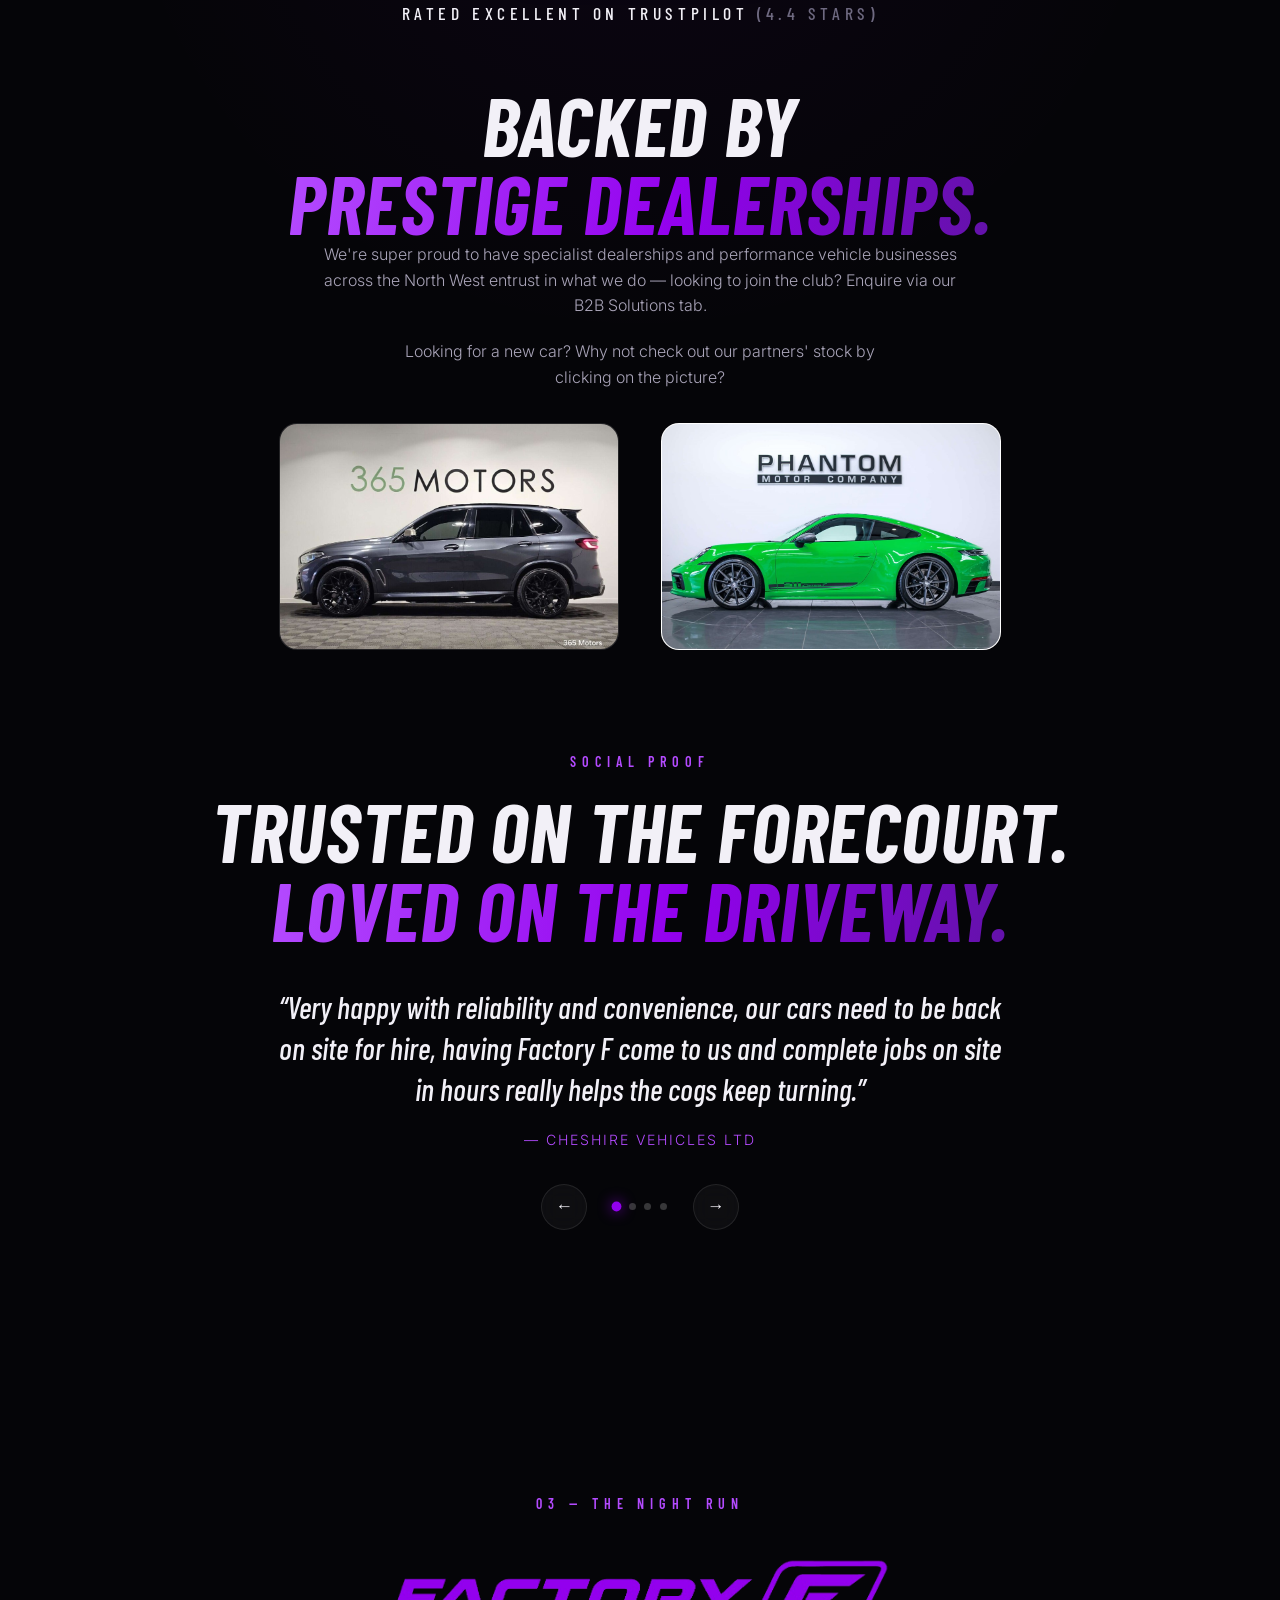
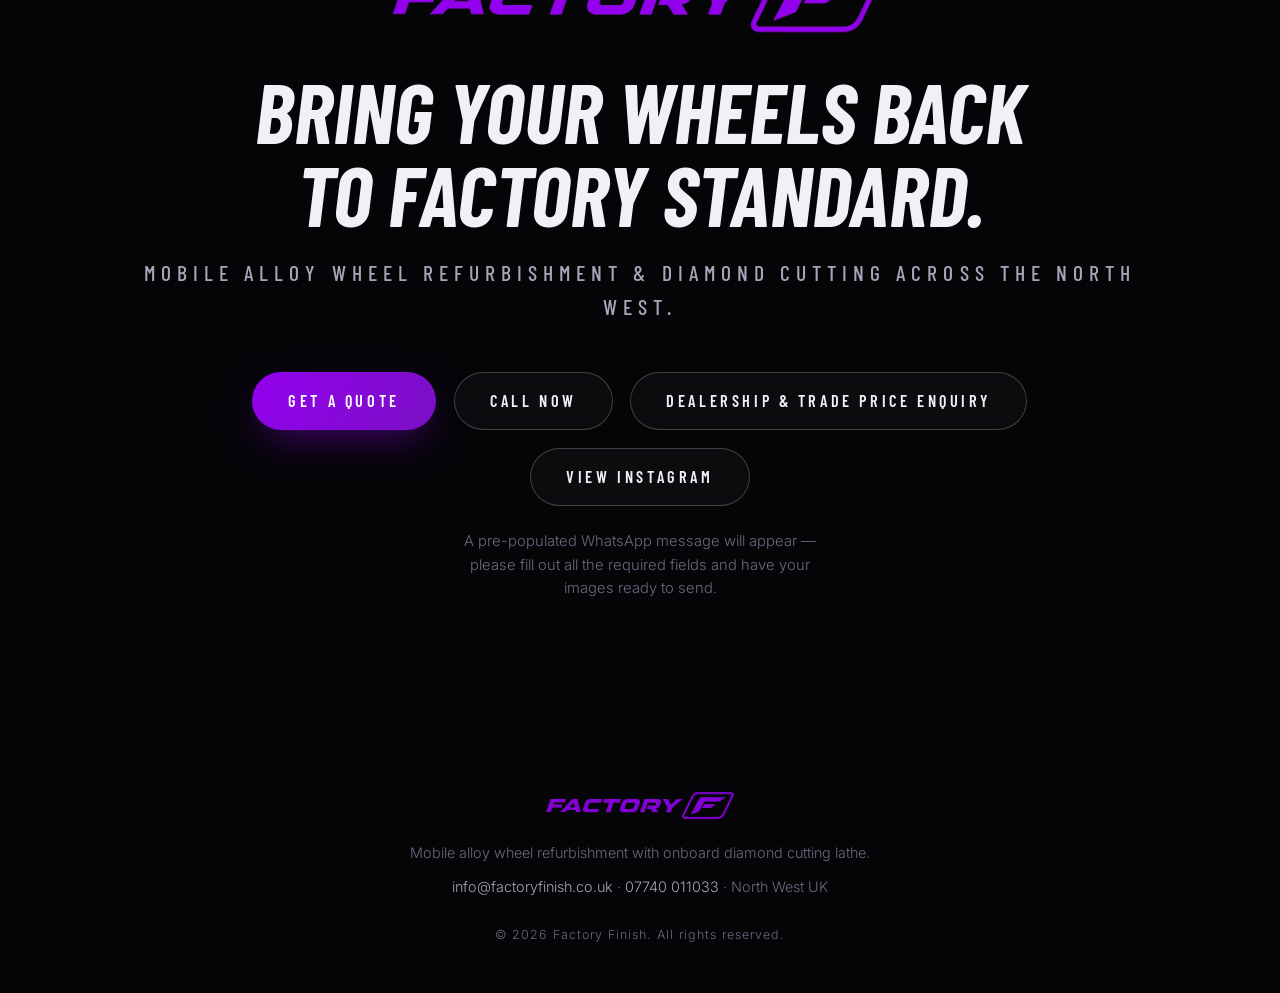
==== commit e7905bf8: "Fix asset path case sensitivity for Vercel Linux deploy. Rename dealer logos, B2B video folder, and " ====
--- a/index.html
+++ b/index.html
@@ -62,7 +62,7 @@
 <!-- ══════════════ 1 · HERO ══════════════ -->
 <section class="hero" id="top">
   <video autoplay muted loop playsinline class="hero-video">
-    <source src="assets/gallery/0705 (1).mp4" type="video/mp4">
+    <source src="assets/gallery/0705-1.mp4" type="video/mp4">
   </video>
   <div class="hero__vignette"></div>
   <div class="hero__glow"></div>
@@ -134,7 +134,7 @@
 
     <div class="evolve__media reveal">
       <video autoplay loop muted playsinline class="evolve-video">
-        <source src="assets/nuaxle vid.mp4" type="video/mp4">
+        <source src="assets/nuaxle-vid.mp4" type="video/mp4">
       </video>
     </div>
   </div>
@@ -261,10 +261,10 @@
 
   <div class="trust__logos" id="dealerLogos">
     <a class="partner reveal" href="https://www.365motors.co.uk/" target="_blank" rel="noopener noreferrer" aria-label="365 Motors">
-      <img src="assets/dealers/365 new.jpg" alt="365 Motors logo" loading="lazy">
+      <img src="assets/dealers/365-new.jpg" alt="365 Motors logo" loading="lazy">
     </a>
     <a class="partner partner--phantom reveal" href="https://www.phantommotorcompany.co.uk/" target="_blank" rel="noopener noreferrer" aria-label="Phantom Motor Company">
-      <img src="assets/dealers/phantom new.jpg" alt="Phantom Motor Company logo" loading="lazy">
+      <img src="assets/dealers/phantom-new.jpg" alt="Phantom Motor Company logo" loading="lazy">
     </a>
   </div>
 
